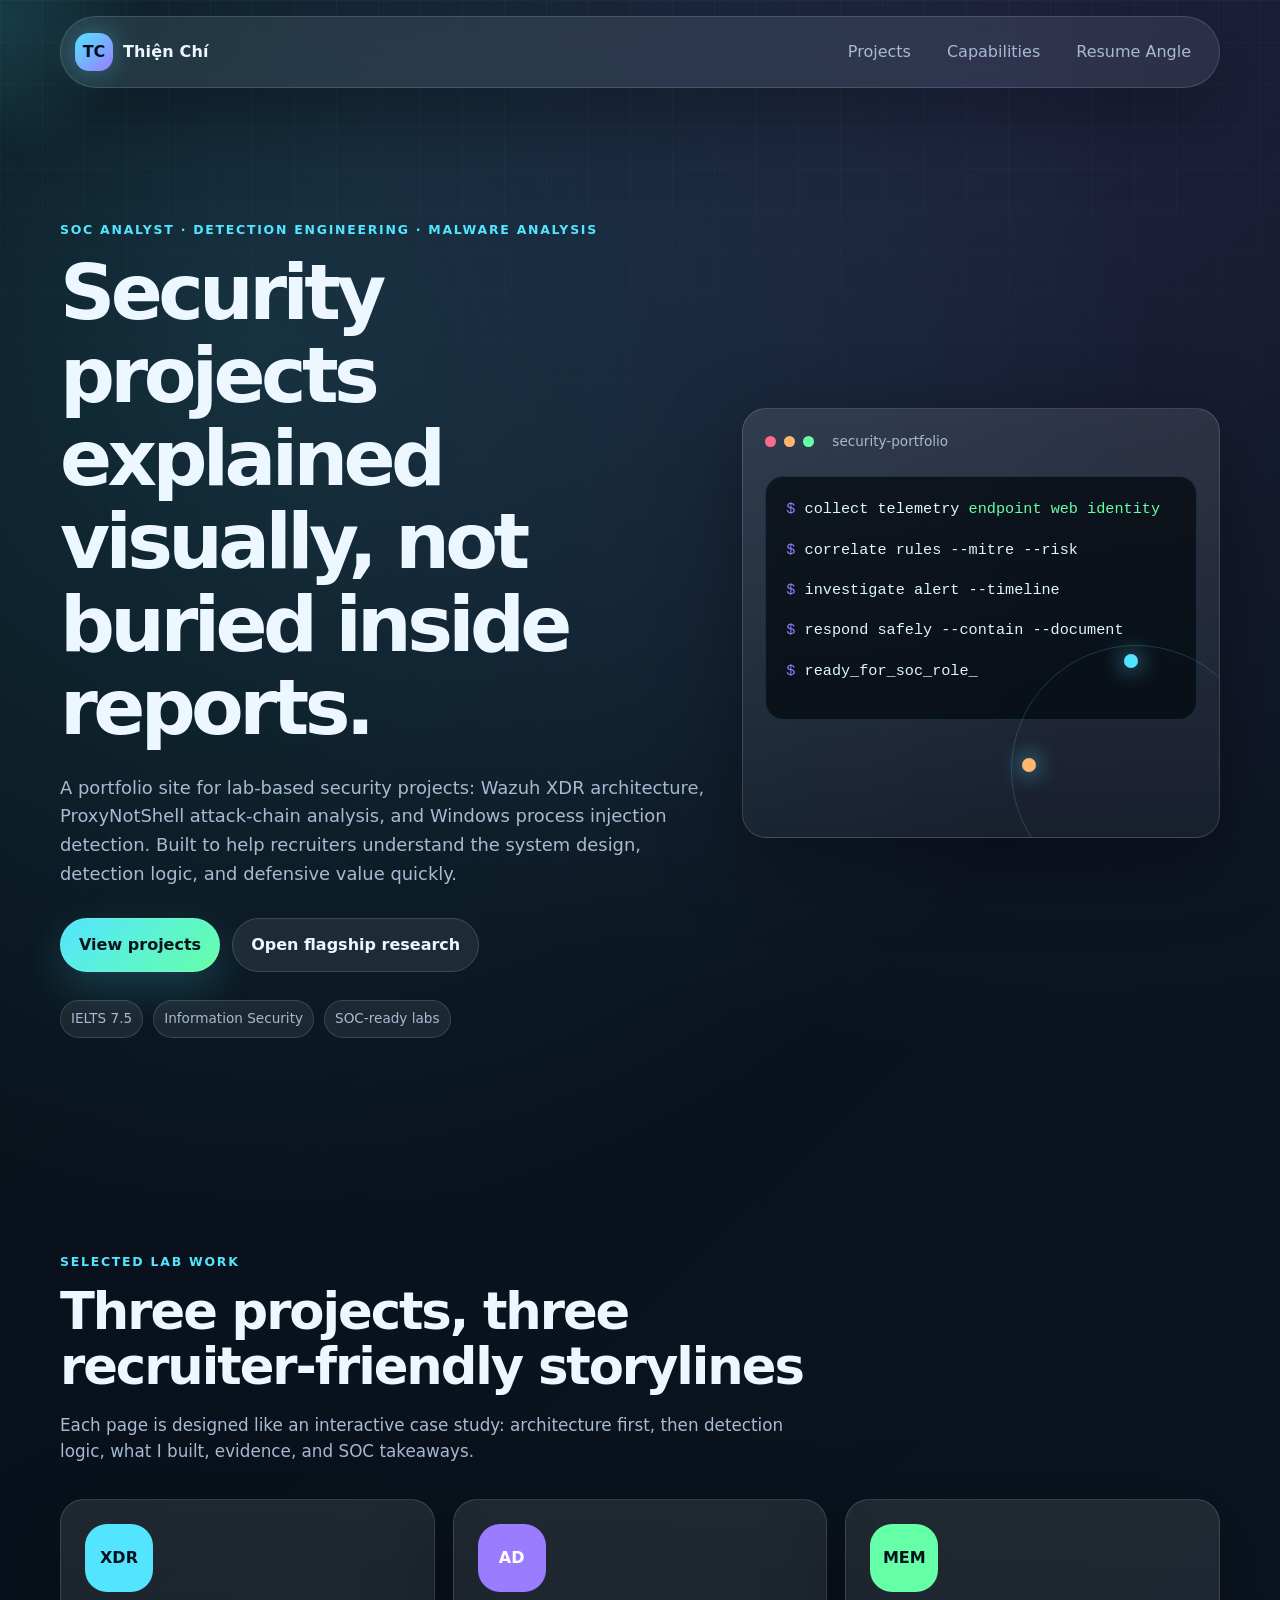
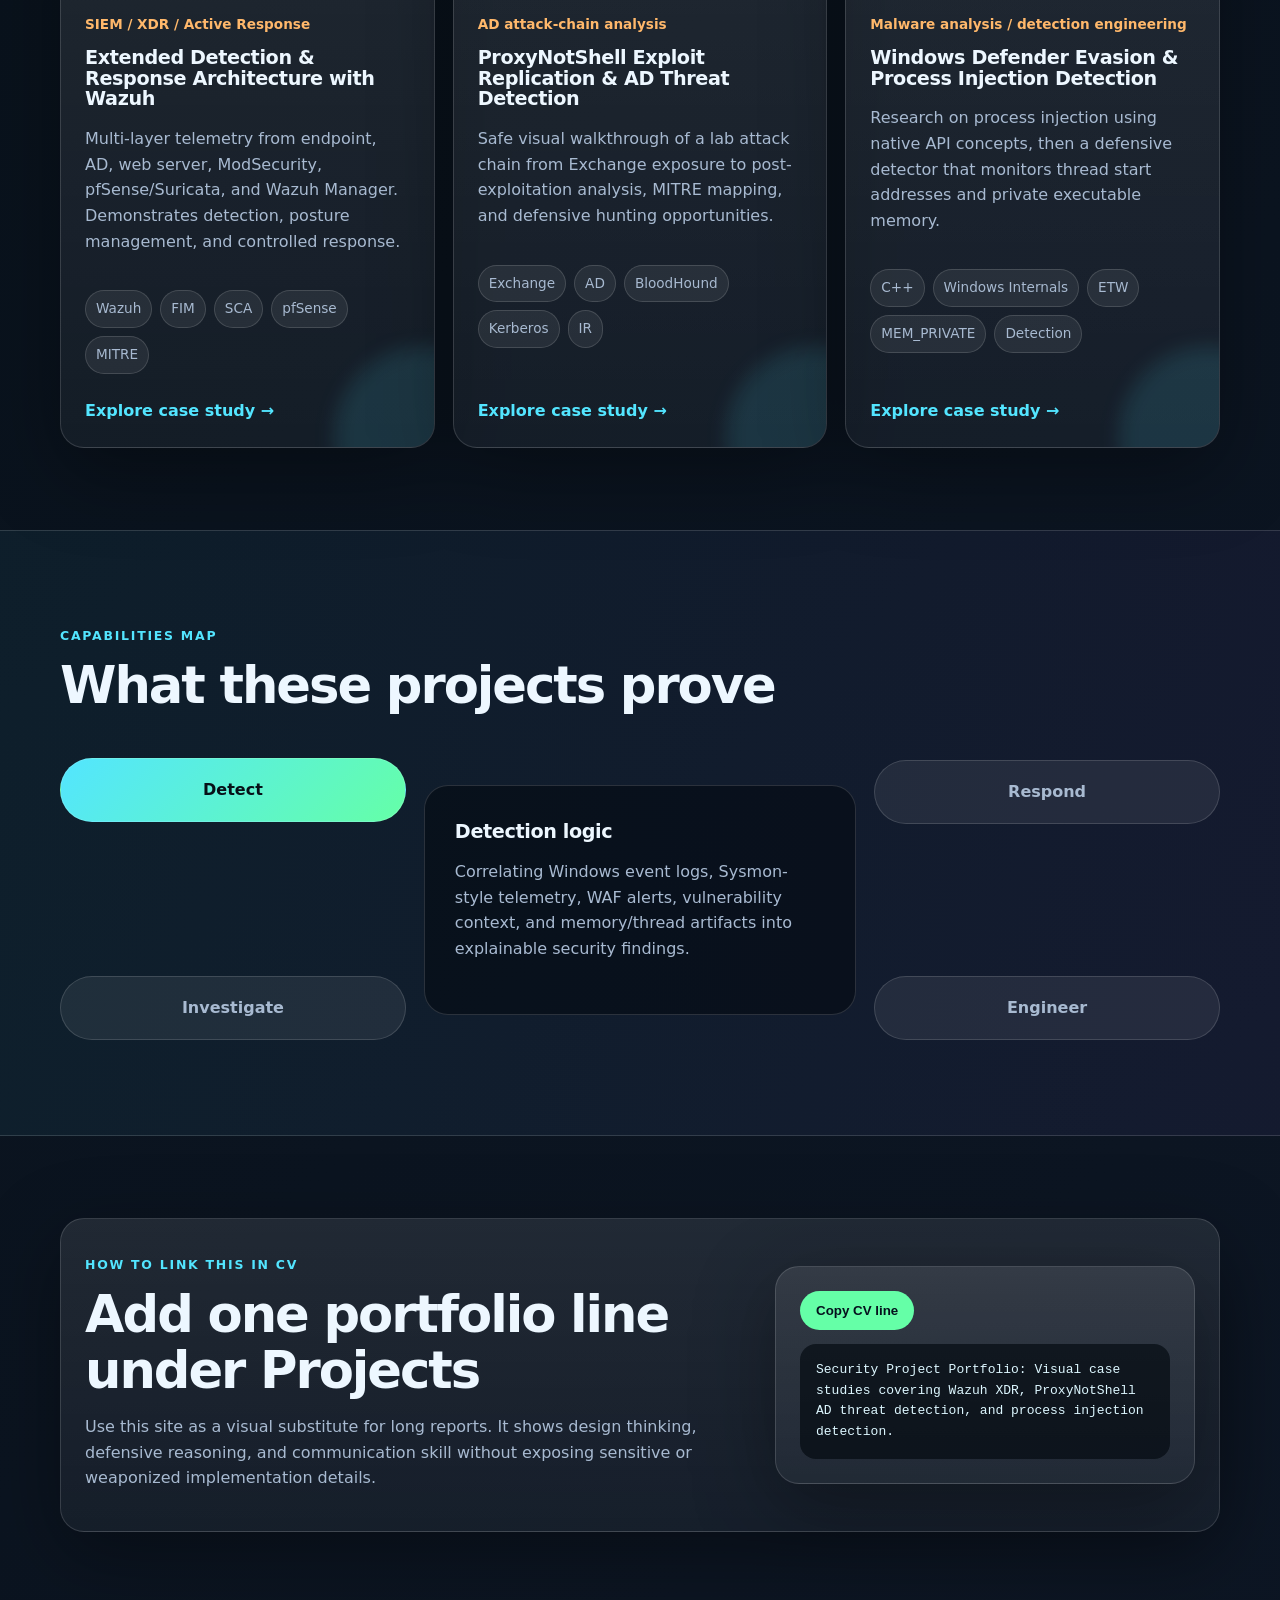
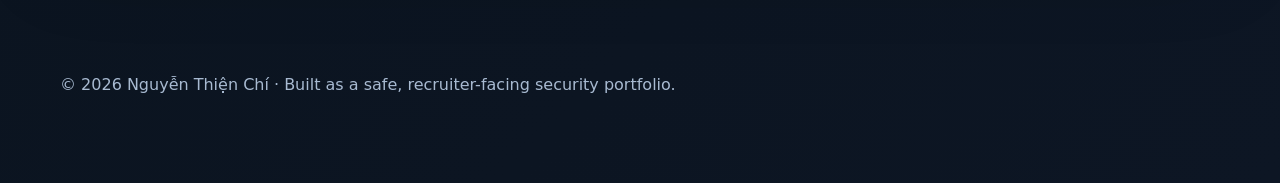
==== index.html @ 7306ebed "first commit" ====
<!DOCTYPE html>
<html lang="en">
<head>
  <meta charset="UTF-8" />
  <meta name="viewport" content="width=device-width, initial-scale=1.0" />
  <meta name="description" content="Security portfolio for Nguyễn Thiện Chí: SOC, XDR, Active Directory threat detection, malware analysis, and detection engineering projects." />
  <title>Nguyễn Thiện Chí | Security Portfolio</title>
  <link rel="stylesheet" href="assets/css/styles.css" />
</head>
<body data-page="home">
  <div class="cursor-glow" aria-hidden="true"></div>
  <canvas id="noise-canvas" aria-hidden="true"></canvas>

  <header class="site-header glass">
    <a class="brand" href="index.html" aria-label="Home">
      <span class="brand-mark">TC</span>
      <span class="brand-text">Thiện Chí</span>
    </a>
    <button class="nav-toggle" type="button" aria-expanded="false" aria-label="Open navigation">☰</button>
    <nav class="nav-links" aria-label="Primary navigation">
      <a href="#projects">Projects</a>
      <a href="#capabilities">Capabilities</a>
      <a href="#resume">Resume Angle</a>
    </nav>
  </header>

  <main>
    <section class="hero section-padding">
      <div class="hero-grid">
        <div class="hero-copy reveal">
          <p class="eyebrow">SOC Analyst · Detection Engineering · Malware Analysis</p>
          <h1>Security projects explained visually, not buried inside reports.</h1>
          <p class="hero-subtitle">A portfolio site for lab-based security projects: Wazuh XDR architecture, ProxyNotShell attack-chain analysis, and Windows process injection detection. Built to help recruiters understand the system design, detection logic, and defensive value quickly.</p>
          <div class="hero-actions">
            <a class="btn primary" href="#projects">View projects</a>
            <a class="btn ghost" href="projects/process-injection.html">Open flagship research</a>
          </div>
          <div class="trust-row" aria-label="Highlights">
            <span>IELTS 7.5</span>
            <span>Information Security</span>
            <span>SOC-ready labs</span>
          </div>
        </div>

        <div class="hero-console reveal delay-1" aria-label="Animated SOC console">
          <div class="console-top">
            <span></span><span></span><span></span>
            <p>security-portfolio</p>
          </div>
          <div class="terminal-lines">
            <p><span class="muted">$</span> collect telemetry <span class="ok">endpoint</span> <span class="ok">web</span> <span class="ok">identity</span></p>
            <p><span class="muted">$</span> correlate rules --mitre --risk</p>
            <p><span class="muted">$</span> investigate alert --timeline</p>
            <p><span class="muted">$</span> respond safely --contain --document</p>
            <p class="typing"><span class="muted">$</span> ready_for_soc_role<span class="cursor">_</span></p>
          </div>
          <div class="signal-orbit" aria-hidden="true">
            <span></span><span></span><span></span><span></span>
          </div>
        </div>
      </div>
    </section>

    <section id="projects" class="section-padding compact">
      <div class="section-title reveal">
        <p class="eyebrow">Selected lab work</p>
        <h2>Three projects, three recruiter-friendly storylines</h2>
        <p>Each page is designed like an interactive case study: architecture first, then detection logic, what I built, evidence, and SOC takeaways.</p>
      </div>

      <div class="project-grid">
        <article class="project-card reveal">
          <div class="card-icon xdr">XDR</div>
          <p class="card-kicker">SIEM / XDR / Active Response</p>
          <h3>Extended Detection & Response Architecture with Wazuh</h3>
          <p>Multi-layer telemetry from endpoint, AD, web server, ModSecurity, pfSense/Suricata, and Wazuh Manager. Demonstrates detection, posture management, and controlled response.</p>
          <div class="chip-row">
            <span>Wazuh</span><span>FIM</span><span>SCA</span><span>pfSense</span><span>MITRE</span>
          </div>
          <a class="card-link" href="projects/wazuh-xdr.html">Explore case study →</a>
        </article>

        <article class="project-card reveal delay-1">
          <div class="card-icon ad">AD</div>
          <p class="card-kicker">AD attack-chain analysis</p>
          <h3>ProxyNotShell Exploit Replication & AD Threat Detection</h3>
          <p>Safe visual walkthrough of a lab attack chain from Exchange exposure to post-exploitation analysis, MITRE mapping, and defensive hunting opportunities.</p>
          <div class="chip-row">
            <span>Exchange</span><span>AD</span><span>BloodHound</span><span>Kerberos</span><span>IR</span>
          </div>
          <a class="card-link" href="projects/proxynotshell.html">Explore case study →</a>
        </article>

        <article class="project-card reveal delay-2">
          <div class="card-icon mem">MEM</div>
          <p class="card-kicker">Malware analysis / detection engineering</p>
          <h3>Windows Defender Evasion & Process Injection Detection</h3>
          <p>Research on process injection using native API concepts, then a defensive detector that monitors thread start addresses and private executable memory.</p>
          <div class="chip-row">
            <span>C++</span><span>Windows Internals</span><span>ETW</span><span>MEM_PRIVATE</span><span>Detection</span>
          </div>
          <a class="card-link" href="projects/process-injection.html">Explore case study →</a>
        </article>
      </div>
    </section>

    <section id="capabilities" class="section-padding compact alt-section">
      <div class="section-title reveal">
        <p class="eyebrow">Capabilities map</p>
        <h2>What these projects prove</h2>
      </div>
      <div class="capability-map reveal">
        <div class="capability-node active" data-cap="detect">Detect</div>
        <div class="capability-node" data-cap="investigate">Investigate</div>
        <div class="capability-node" data-cap="respond">Respond</div>
        <div class="capability-node" data-cap="engineer">Engineer</div>
        <div class="capability-panel">
          <h3 id="cap-title">Detection logic</h3>
          <p id="cap-desc">Correlating Windows event logs, Sysmon-style telemetry, WAF alerts, vulnerability context, and memory/thread artifacts into explainable security findings.</p>
        </div>
      </div>
    </section>

    <section id="resume" class="section-padding compact">
      <div class="resume-banner reveal">
        <div>
          <p class="eyebrow">How to link this in CV</p>
          <h2>Add one portfolio line under Projects</h2>
          <p>Use this site as a visual substitute for long reports. It shows design thinking, defensive reasoning, and communication skill without exposing sensitive or weaponized implementation details.</p>
        </div>
        <div class="copy-card">
          <button class="copy-btn" data-copy="Security Project Portfolio: Visual case studies covering Wazuh XDR, ProxyNotShell AD threat detection, and process injection detection. Available at: https://your-github-username.github.io/security-portfolio/">Copy CV line</button>
          <code>Security Project Portfolio: Visual case studies covering Wazuh XDR, ProxyNotShell AD threat detection, and process injection detection.</code>
        </div>
      </div>
    </section>
  </main>

  <footer class="site-footer">
    <p>© 2026 Nguyễn Thiện Chí · Built as a safe, recruiter-facing security portfolio.</p>
  </footer>

  <script src="assets/js/app.js"></script>
</body>
</html>
---- assets/css/styles.css ----
:root {
  --bg: #071018;
  --bg-2: #0d1624;
  --surface: rgba(255,255,255,0.075);
  --surface-strong: rgba(255,255,255,0.12);
  --line: rgba(255,255,255,0.14);
  --text: #edf7ff;
  --muted: #a8bad1;
  --cyan: #53e5ff;
  --green: #65ffa7;
  --violet: #9a7cff;
  --orange: #ffb86b;
  --red: #ff6b86;
  --shadow: 0 24px 80px rgba(0,0,0,0.35);
  --radius: 24px;
  --max: 1160px;
}

* { box-sizing: border-box; }

html { scroll-behavior: smooth; }

body {
  margin: 0;
  color: var(--text);
  background:
    radial-gradient(circle at 20% 10%, rgba(83,229,255,0.14), transparent 28%),
    radial-gradient(circle at 80% 0%, rgba(154,124,255,0.16), transparent 30%),
    linear-gradient(135deg, var(--bg), var(--bg-2));
  font-family: Inter, ui-sans-serif, system-ui, -apple-system, BlinkMacSystemFont, "Segoe UI", sans-serif;
  line-height: 1.6;
  overflow-x: hidden;
}

body::before {
  content: "";
  position: fixed;
  inset: 0;
  pointer-events: none;
  background-image:
    linear-gradient(rgba(255,255,255,0.035) 1px, transparent 1px),
    linear-gradient(90deg, rgba(255,255,255,0.035) 1px, transparent 1px);
  background-size: 42px 42px;
  mask-image: linear-gradient(to bottom, rgba(0,0,0,0.75), transparent 70%);
  z-index: -2;
}

#noise-canvas {
  position: fixed;
  inset: 0;
  opacity: 0.14;
  z-index: -1;
  pointer-events: none;
}

.cursor-glow {
  position: fixed;
  width: 320px;
  height: 320px;
  border-radius: 50%;
  pointer-events: none;
  background: radial-gradient(circle, rgba(83,229,255,0.14), transparent 62%);
  transform: translate(-50%, -50%);
  z-index: 0;
  mix-blend-mode: screen;
}

a { color: inherit; text-decoration: none; }

p { color: var(--muted); }

.section-padding {
  width: min(var(--max), calc(100% - 40px));
  margin: 0 auto;
  padding: 120px 0;
}

.compact { padding: 82px 0; }

.glass {
  background: var(--surface);
  border: 1px solid var(--line);
  box-shadow: var(--shadow);
  backdrop-filter: blur(18px);
}

.site-header {
  position: sticky;
  top: 16px;
  z-index: 10;
  width: min(var(--max), calc(100% - 32px));
  margin: 16px auto 0;
  padding: 12px 14px;
  border-radius: 999px;
  display: flex;
  align-items: center;
  justify-content: space-between;
}

.brand { display: inline-flex; align-items: center; gap: 10px; font-weight: 800; }

.brand-mark {
  width: 38px;
  height: 38px;
  border-radius: 14px;
  display: grid;
  place-items: center;
  background: linear-gradient(135deg, var(--cyan), var(--violet));
  color: #04111d;
  box-shadow: 0 0 24px rgba(83,229,255,0.3);
}

.brand-text { letter-spacing: 0.01em; }

.nav-links { display: flex; gap: 8px; align-items: center; }

.nav-links a {
  padding: 10px 14px;
  color: var(--muted);
  border-radius: 999px;
  transition: 180ms ease;
}

.nav-links a:hover { color: var(--text); background: var(--surface-strong); }

.nav-toggle {
  display: none;
  border: 0;
  color: var(--text);
  background: var(--surface-strong);
  border-radius: 999px;
  width: 40px;
  height: 40px;
}

.hero-grid,
.project-hero-grid,
.takeaway-grid,
.two-column {
  display: grid;
  grid-template-columns: 1.15fr 0.85fr;
  gap: 36px;
  align-items: center;
}

.eyebrow {
  color: var(--cyan);
  text-transform: uppercase;
  letter-spacing: 0.14em;
  font-size: 0.78rem;
  font-weight: 800;
  margin-bottom: 12px;
}

h1, h2, h3 { line-height: 1.08; margin: 0; }

h1 { font-size: clamp(2.8rem, 6vw, 5.8rem); letter-spacing: -0.06em; }
h2 { font-size: clamp(2rem, 4vw, 3.4rem); letter-spacing: -0.04em; }
h3 { font-size: 1.2rem; letter-spacing: -0.02em; }

.hero-subtitle { font-size: 1.12rem; max-width: 720px; margin: 24px 0 0; }

.hero-actions { display: flex; gap: 12px; flex-wrap: wrap; margin-top: 30px; }

.btn {
  display: inline-flex;
  align-items: center;
  justify-content: center;
  padding: 13px 18px;
  border-radius: 999px;
  border: 1px solid var(--line);
  font-weight: 800;
  transition: transform 180ms ease, box-shadow 180ms ease, background 180ms ease;
}

.btn:hover { transform: translateY(-2px); }
.btn.primary { color: #06131d; background: linear-gradient(135deg, var(--cyan), var(--green)); box-shadow: 0 16px 42px rgba(83,229,255,0.18); }
.btn.ghost { background: var(--surface); color: var(--text); }

.trust-row { display: flex; gap: 10px; flex-wrap: wrap; margin-top: 28px; }
.trust-row span, .chip-row span {
  color: var(--muted);
  background: rgba(255,255,255,0.07);
  border: 1px solid var(--line);
  border-radius: 999px;
  padding: 7px 10px;
  font-size: 0.85rem;
}

.hero-console {
  position: relative;
  min-height: 430px;
  border-radius: var(--radius);
  padding: 22px;
  background: linear-gradient(180deg, rgba(255,255,255,0.1), rgba(255,255,255,0.045));
  border: 1px solid var(--line);
  box-shadow: var(--shadow);
  overflow: hidden;
}

.console-top { display: flex; align-items: center; gap: 8px; margin-bottom: 24px; }
.console-top span { width: 11px; height: 11px; border-radius: 999px; background: var(--red); }
.console-top span:nth-child(2) { background: var(--orange); }
.console-top span:nth-child(3) { background: var(--green); }
.console-top p { margin: 0 0 0 10px; font-size: 0.85rem; }

.terminal-lines {
  font-family: "SFMono-Regular", Consolas, monospace;
  font-size: 0.95rem;
  padding: 20px;
  border-radius: 18px;
  background: rgba(3,9,15,0.72);
  border: 1px solid rgba(83,229,255,0.15);
}
.terminal-lines p { margin: 0 0 16px; color: #dff7ff; }
.terminal-lines .muted { color: var(--violet); }
.terminal-lines .ok { color: var(--green); }
.cursor { animation: blink 0.8s steps(2) infinite; }
@keyframes blink { 50% { opacity: 0; } }

.signal-orbit {
  position: absolute;
  width: 250px;
  height: 250px;
  right: -42px;
  bottom: -58px;
  border: 1px solid rgba(83,229,255,0.2);
  border-radius: 50%;
  animation: rotate 16s linear infinite;
}
.signal-orbit span {
  position: absolute;
  width: 14px;
  height: 14px;
  border-radius: 50%;
  background: var(--cyan);
  box-shadow: 0 0 22px var(--cyan);
}
.signal-orbit span:nth-child(1){ top: 8px; left: 112px; }
.signal-orbit span:nth-child(2){ right: 12px; top: 112px; background: var(--green); }
.signal-orbit span:nth-child(3){ bottom: 12px; left: 112px; background: var(--violet); }
.signal-orbit span:nth-child(4){ left: 10px; top: 112px; background: var(--orange); }
@keyframes rotate { to { transform: rotate(360deg); } }

.section-title { max-width: 760px; margin-bottom: 34px; }
.section-title p:last-child { font-size: 1.05rem; }

.project-grid,
.engine-grid {
  display: grid;
  grid-template-columns: repeat(3, minmax(0, 1fr));
  gap: 18px;
}

.project-card,
.engine-card,
.content-card,
.resume-banner,
.copy-card,
.safe-note {
  border-radius: var(--radius);
  border: 1px solid var(--line);
  background: linear-gradient(180deg, rgba(255,255,255,0.09), rgba(255,255,255,0.045));
  padding: 24px;
  box-shadow: var(--shadow);
}

.project-card { min-height: 440px; display: flex; flex-direction: column; position: relative; overflow: hidden; }
.project-card::before {
  content: "";
  position: absolute;
  inset: auto -80px -80px auto;
  width: 180px;
  height: 180px;
  border-radius: 50%;
  background: rgba(83,229,255,0.12);
  filter: blur(10px);
}

.card-icon {
  width: 68px;
  height: 68px;
  border-radius: 22px;
  display: grid;
  place-items: center;
  font-weight: 900;
  color: #05121d;
  background: var(--cyan);
  margin-bottom: 22px;
}
.card-icon.ad { background: var(--violet); color: white; }
.card-icon.mem { background: var(--green); }
.card-kicker { color: var(--orange); font-size: 0.85rem; font-weight: 800; margin: 0 0 12px; }
.chip-row { display: flex; gap: 8px; flex-wrap: wrap; margin: 20px 0 0; }
.card-link { margin-top: auto; color: var(--cyan); font-weight: 800; padding-top: 24px; }

.alt-section {
  width: 100%;
  max-width: none;
  padding-left: max(20px, calc((100vw - var(--max)) / 2));
  padding-right: max(20px, calc((100vw - var(--max)) / 2));
  background: linear-gradient(90deg, rgba(83,229,255,0.06), rgba(154,124,255,0.06));
  border-block: 1px solid var(--line);
}

.capability-map {
  position: relative;
  display: grid;
  grid-template-columns: 0.8fr 1fr 0.8fr;
  grid-template-rows: repeat(3, 90px);
  gap: 18px;
  align-items: center;
}
.capability-node {
  cursor: pointer;
  border: 1px solid var(--line);
  background: var(--surface);
  border-radius: 999px;
  padding: 18px;
  text-align: center;
  font-weight: 900;
  color: var(--muted);
  transition: 180ms ease;
}
.capability-node.active,
.capability-node:hover { color: var(--bg); background: linear-gradient(135deg, var(--cyan), var(--green)); transform: translateY(-2px); }
.capability-node:nth-child(1) { grid-column: 1; grid-row: 1; }
.capability-node:nth-child(2) { grid-column: 1; grid-row: 3; }
.capability-node:nth-child(3) { grid-column: 3; grid-row: 1; }
.capability-node:nth-child(4) { grid-column: 3; grid-row: 3; }
.capability-panel { grid-column: 2; grid-row: 1 / 4; border-radius: var(--radius); padding: 30px; background: rgba(3,9,15,0.55); border: 1px solid var(--line); min-height: 230px; display: flex; flex-direction: column; justify-content: center; }

.resume-banner { display: grid; grid-template-columns: 1fr 420px; gap: 26px; align-items: center; }
.copy-card code { display: block; white-space: normal; color: #ddf7ff; background: rgba(3,9,15,0.65); border-radius: 16px; padding: 16px; margin-top: 14px; }
.copy-btn { border: 0; border-radius: 999px; padding: 12px 16px; font-weight: 900; color: #05111d; background: var(--green); cursor: pointer; }

.site-footer { width: min(var(--max), calc(100% - 40px)); margin: 0 auto; padding: 42px 0 70px; color: var(--muted); }
.site-footer a { color: var(--cyan); font-weight: 800; }

.breadcrumb { color: var(--muted); margin-bottom: 24px; }
.breadcrumb a { color: var(--cyan); }
.project-hero { padding-top: 90px; }
.metric-stack { display: grid; gap: 14px; }
.metric-stack div { border-radius: 20px; border: 1px solid var(--line); background: var(--surface); padding: 22px; }
.metric-stack strong { display: block; font-size: 1.55rem; color: var(--cyan); }
.metric-stack span { color: var(--muted); }

.xdr-diagram {
  min-height: 470px;
  position: relative;
  border-radius: 32px;
  background: rgba(3,9,15,0.4);
  border: 1px solid var(--line);
  overflow: hidden;
  padding: 24px;
}
.diagram-lines { position: absolute; inset: 0; width: 100%; height: 100%; pointer-events: none; }
.diagram-lines path { fill: none; stroke: rgba(83,229,255,0.32); stroke-width: 2; stroke-dasharray: 10 8; animation: dash 12s linear infinite; }
@keyframes dash { to { stroke-dashoffset: -220; } }
.diagram-node {
  position: absolute;
  z-index: 2;
  border: 1px solid rgba(83,229,255,0.34);
  color: var(--text);
  background: rgba(8,19,31,0.9);
  border-radius: 18px;
  padding: 16px 18px;
  font-weight: 900;
  cursor: pointer;
  box-shadow: 0 16px 38px rgba(0,0,0,0.22);
  transition: 180ms ease;
}
.diagram-node:hover,
.diagram-node.active { transform: translateY(-3px) scale(1.03); background: linear-gradient(135deg, rgba(83,229,255,0.24), rgba(101,255,167,0.18)); }
.left-top { left: 6%; top: 15%; }
.left-mid { left: 6%; top: 44%; }
.left-bottom { left: 6%; bottom: 15%; }
.center { left: 43%; top: 43%; background: linear-gradient(135deg, rgba(83,229,255,0.28), rgba(154,124,255,0.22)); }
.right-top { right: 7%; top: 15%; }
.right-mid { right: 7%; top: 44%; }
.right-bottom { right: 7%; bottom: 15%; }
.diagram-info { position: absolute; left: 38%; bottom: 24px; width: min(420px, calc(100% - 48px)); border-radius: 20px; padding: 18px; z-index: 3; }
.diagram-info p { margin-bottom: 0; }

.pipeline { display: grid; grid-template-columns: repeat(5, 1fr); gap: 12px; }
.pipe-step { position: relative; border: 1px solid var(--line); background: rgba(3,9,15,0.5); border-radius: 22px; padding: 22px; min-height: 190px; }
.pipe-step span { color: var(--cyan); font-weight: 900; }
.pipe-step::after { content: "→"; position: absolute; right: -15px; top: 50%; color: var(--cyan); font-weight: 900; }
.pipe-step:last-child::after { content: ""; }

.scenario-tabs { border-radius: var(--radius); border: 1px solid var(--line); background: var(--surface); padding: 16px; }
.tab-buttons { display: flex; gap: 8px; flex-wrap: wrap; margin-bottom: 18px; }
.tab-btn { border: 1px solid var(--line); color: var(--muted); background: rgba(3,9,15,0.45); border-radius: 999px; padding: 10px 14px; font-weight: 900; cursor: pointer; }
.tab-btn.active { color: var(--bg); background: var(--cyan); }
.tab-panel { display: none; padding: 16px 8px 8px; }
.tab-panel.active { display: block; animation: fadeUp 220ms ease; }
.result-list { padding-left: 20px; color: var(--muted); }
.result-list li { margin-bottom: 10px; }

.attack-chain { display: grid; grid-template-columns: repeat(5, 1fr); gap: 12px; }
.chain-step { min-height: 230px; border-radius: 24px; border: 1px solid var(--line); padding: 20px; background: linear-gradient(180deg, rgba(255,255,255,0.08), rgba(255,255,255,0.035)); position: relative; overflow: hidden; }
.chain-step::after { content: ""; position: absolute; inset: auto 20px 18px 20px; height: 4px; border-radius: 999px; background: linear-gradient(90deg, var(--cyan), var(--violet)); }
.chain-step span { color: var(--orange); font-weight: 900; }
.network-map { position: relative; display: grid; grid-template-columns: repeat(3, 1fr); gap: 18px; min-height: 330px; align-items: center; }
.zone { border-radius: 28px; min-height: 260px; padding: 26px; border: 1px solid var(--line); background: rgba(3,9,15,0.48); }
.zone h3 { color: var(--cyan); }
.vpn-bridge { position: absolute; left: 18%; right: 18%; bottom: 10px; padding: 12px 18px; text-align: center; border-radius: 999px; color: var(--bg); font-weight: 900; background: linear-gradient(90deg, var(--green), var(--cyan)); }
.mitre-grid { display: grid; grid-template-columns: repeat(2, 1fr); gap: 14px; }
.mitre-grid div { border-radius: 20px; padding: 18px; background: var(--surface); border: 1px solid var(--line); }
.mitre-grid span { display: block; color: var(--orange); font-weight: 900; margin-bottom: 8px; }
.mitre-grid strong { font-size: 1rem; }

.injection-flow { display: grid; grid-template-columns: 1fr 1fr; gap: 18px; }
.flow-lane { border-radius: 28px; border: 1px solid var(--line); background: rgba(3,9,15,0.45); padding: 22px; }
.flow-lane h3 { margin-bottom: 18px; color: var(--cyan); }
.flow-box { position: relative; margin: 0 0 14px; padding: 16px; border-radius: 16px; border: 1px solid var(--line); background: rgba(255,255,255,0.06); }
.flow-box::before { content: ""; width: 10px; height: 10px; border-radius: 50%; background: var(--green); display: inline-block; margin-right: 10px; box-shadow: 0 0 18px var(--green); }
.engine-card span { color: var(--orange); font-weight: 900; }
.engine-card.featured { background: linear-gradient(180deg, rgba(83,229,255,0.16), rgba(255,255,255,0.045)); border-color: rgba(83,229,255,0.35); transform: translateY(-8px); }
.memory-visual { display: grid; gap: 14px; max-width: 860px; }
.memory-bar { border-radius: 18px; border: 1px solid var(--line); padding: 18px; display: flex; justify-content: space-between; align-items: center; background: rgba(255,255,255,0.06); }
.memory-bar span { font-weight: 900; }
.memory-bar.image { border-left: 6px solid var(--green); }
.memory-bar.private { border-left: 6px solid var(--red); }
.memory-bar.heap { border-left: 6px solid var(--cyan); }
.pulse { animation: pulse 1.7s ease-in-out infinite; }
@keyframes pulse { 50% { box-shadow: 0 0 36px rgba(255,107,134,0.24); } }
.center-note { max-width: 780px; margin-top: 24px; }
.safe-note h3 { color: var(--green); }
.content-card p:last-child { margin-bottom: 0; }

.reveal { opacity: 0; transform: translateY(24px); transition: opacity 600ms ease, transform 600ms ease; }
.reveal.visible { opacity: 1; transform: translateY(0); }
.delay-1 { transition-delay: 120ms; }
.delay-2 { transition-delay: 240ms; }
@keyframes fadeUp { from { opacity: 0; transform: translateY(8px); } to { opacity: 1; transform: translateY(0); } }

@media (max-width: 920px) {
  .hero-grid, .project-hero-grid, .takeaway-grid, .two-column, .resume-banner, .injection-flow { grid-template-columns: 1fr; }
  .project-grid, .engine-grid, .pipeline, .attack-chain, .network-map, .mitre-grid { grid-template-columns: 1fr; }
  .pipe-step::after { display: none; }
  .capability-map { grid-template-columns: 1fr; grid-template-rows: none; }
  .capability-node, .capability-panel { grid-column: auto !important; grid-row: auto !important; }
  .xdr-diagram { min-height: 780px; display: grid; gap: 12px; }
  .diagram-node, .diagram-info { position: relative; left: auto !important; right: auto !important; top: auto !important; bottom: auto !important; width: 100%; }
  .diagram-lines { display: none; }
  .center { order: 4; }
  .diagram-info { order: 8; }
  .vpn-bridge { position: relative; left: auto; right: auto; bottom: auto; }
}

@media (max-width: 720px) {
  .section-padding { width: min(100% - 28px, var(--max)); padding: 76px 0; }
  .compact { padding: 58px 0; }
  .site-header { border-radius: 22px; align-items: flex-start; }
  .nav-toggle { display: block; }
  .nav-links { display: none; position: absolute; left: 12px; right: 12px; top: 66px; flex-direction: column; align-items: stretch; padding: 12px; border-radius: 18px; background: rgba(4,12,20,0.95); border: 1px solid var(--line); }
  .nav-links.open { display: flex; }
  h1 { font-size: clamp(2.45rem, 12vw, 4rem); }
  .hero-console { min-height: auto; }
  .memory-bar { display: block; }
}
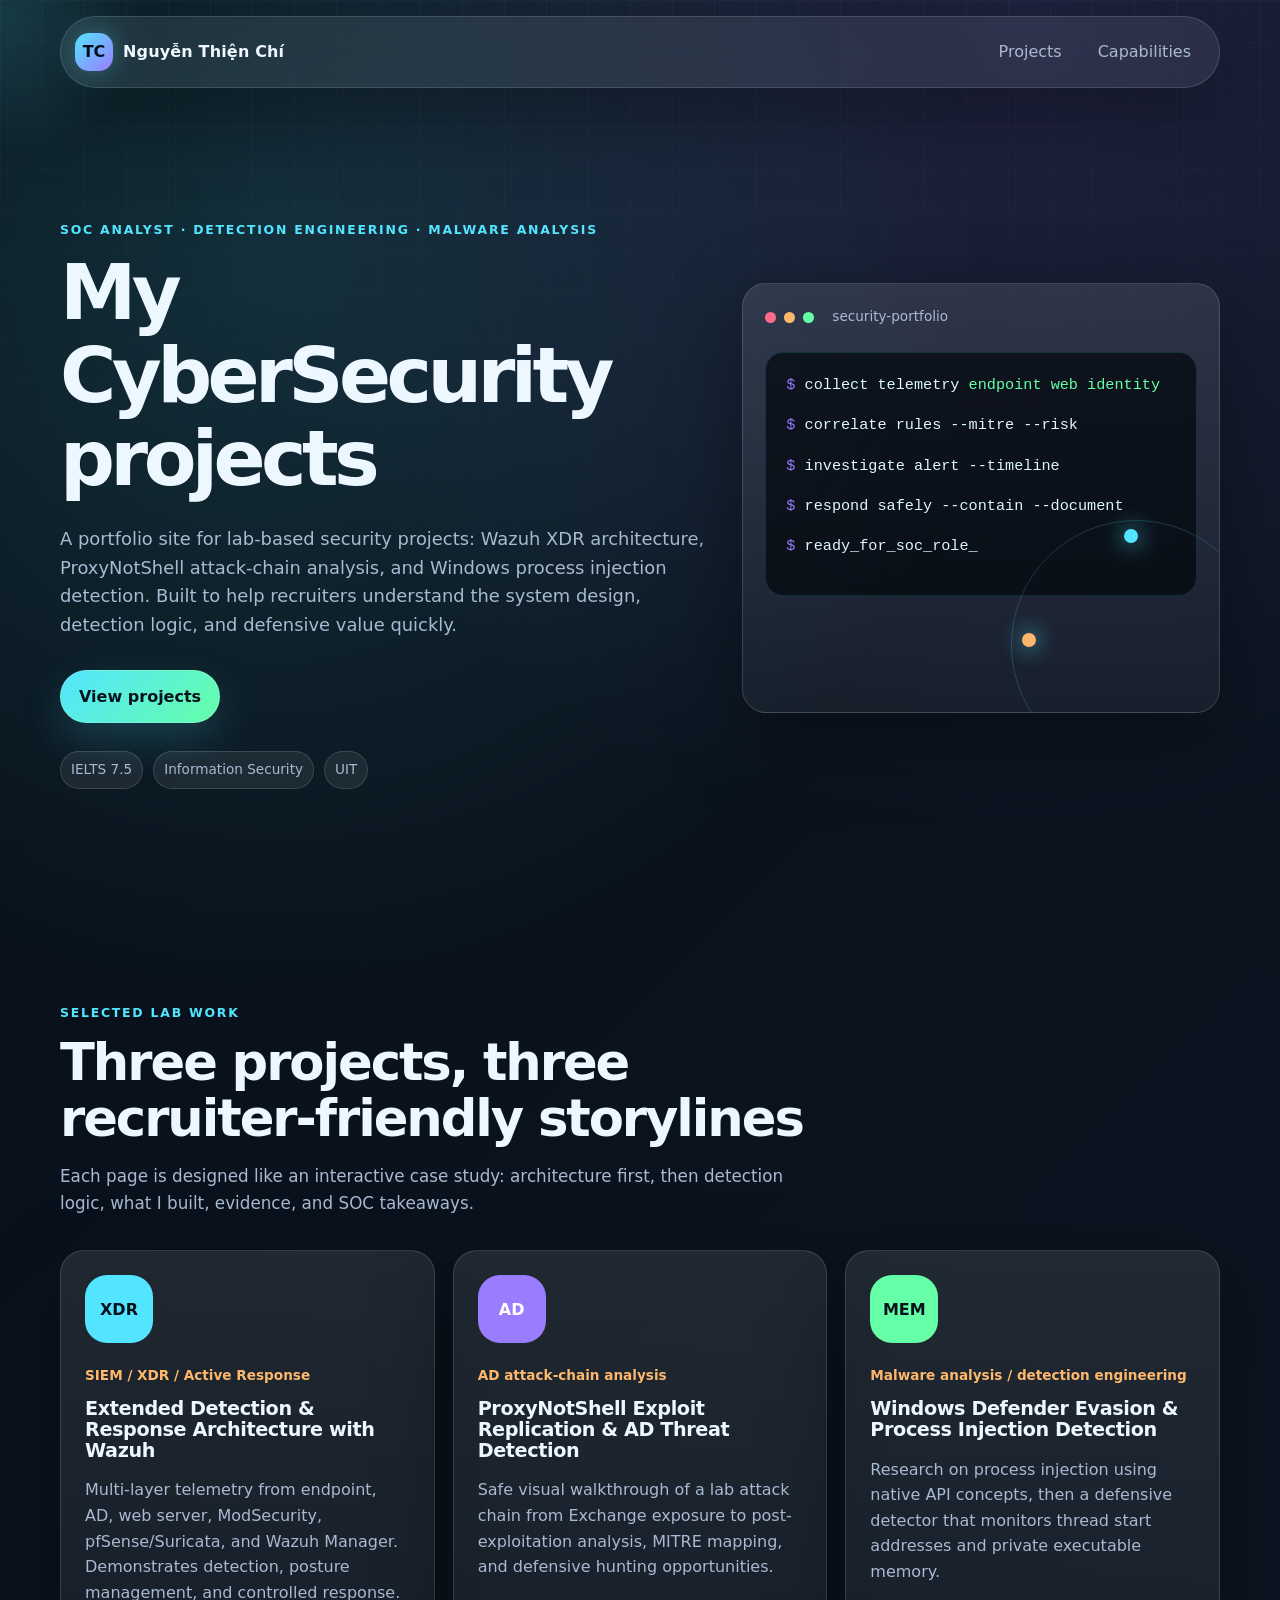
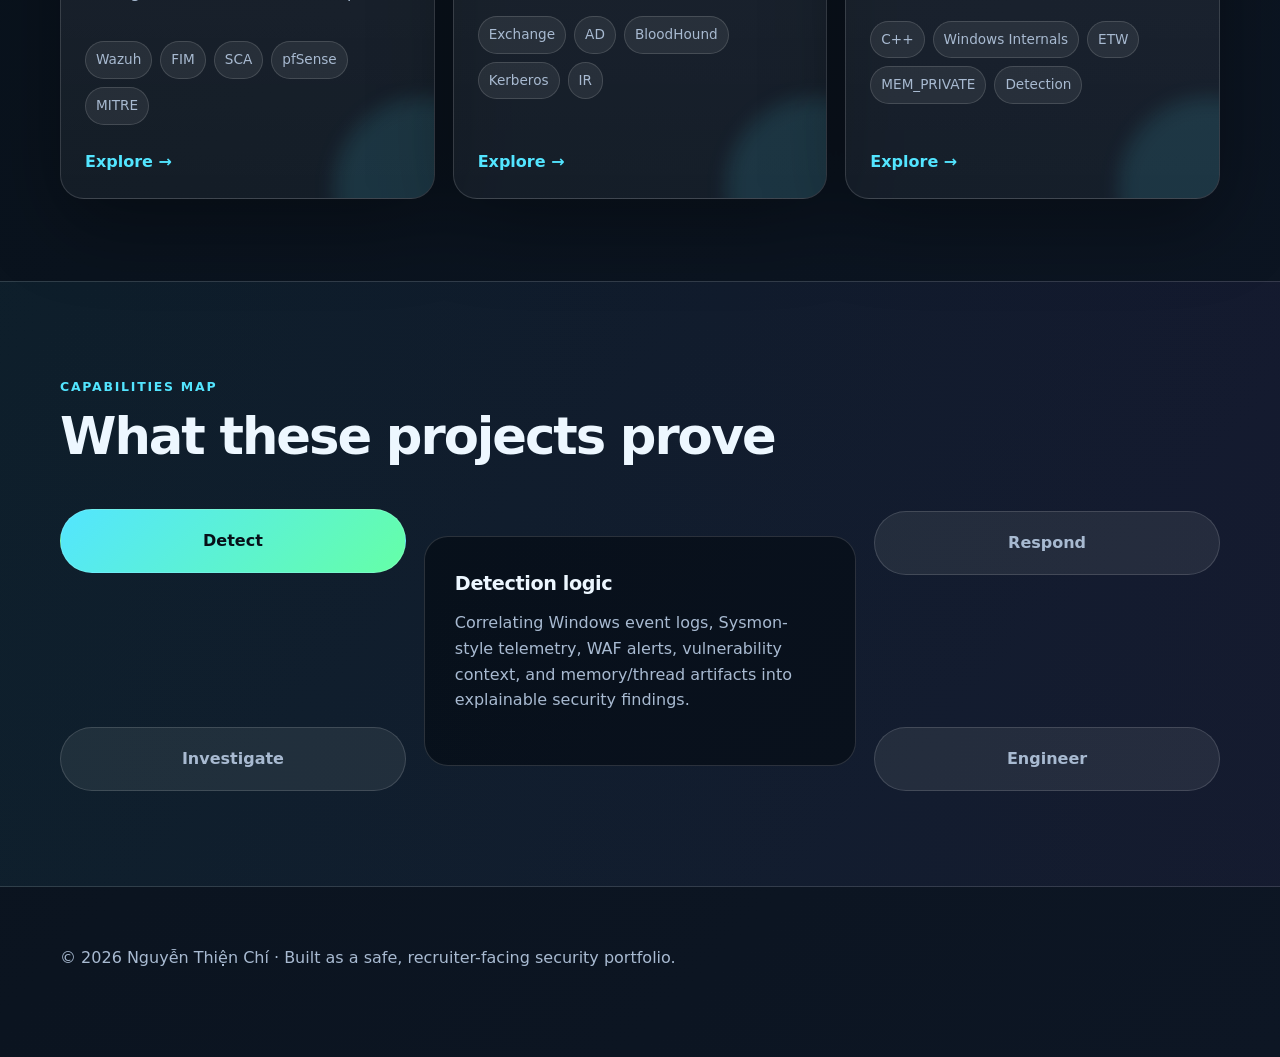
==== commit 6f4c2fb0: "minor changes" ====
--- a/index.html
+++ b/index.html
@@ -14,13 +14,12 @@
   <header class="site-header glass">
     <a class="brand" href="index.html" aria-label="Home">
       <span class="brand-mark">TC</span>
-      <span class="brand-text">Thiện Chí</span>
+      <span class="brand-text">Nguyễn Thiện Chí</span>
     </a>
     <button class="nav-toggle" type="button" aria-expanded="false" aria-label="Open navigation">☰</button>
     <nav class="nav-links" aria-label="Primary navigation">
       <a href="#projects">Projects</a>
       <a href="#capabilities">Capabilities</a>
-      <a href="#resume">Resume Angle</a>
     </nav>
   </header>
 
@@ -29,16 +28,15 @@
       <div class="hero-grid">
         <div class="hero-copy reveal">
           <p class="eyebrow">SOC Analyst · Detection Engineering · Malware Analysis</p>
-          <h1>Security projects explained visually, not buried inside reports.</h1>
+          <h1>My CyberSecurity projects</h1>
           <p class="hero-subtitle">A portfolio site for lab-based security projects: Wazuh XDR architecture, ProxyNotShell attack-chain analysis, and Windows process injection detection. Built to help recruiters understand the system design, detection logic, and defensive value quickly.</p>
           <div class="hero-actions">
             <a class="btn primary" href="#projects">View projects</a>
-            <a class="btn ghost" href="projects/process-injection.html">Open flagship research</a>
           </div>
           <div class="trust-row" aria-label="Highlights">
             <span>IELTS 7.5</span>
             <span>Information Security</span>
-            <span>SOC-ready labs</span>
+            <span>UIT</span>
           </div>
         </div>
 
@@ -77,7 +75,7 @@
           <div class="chip-row">
             <span>Wazuh</span><span>FIM</span><span>SCA</span><span>pfSense</span><span>MITRE</span>
           </div>
-          <a class="card-link" href="projects/wazuh-xdr.html">Explore case study →</a>
+          <a class="card-link" href="projects/wazuh-xdr.html">Explore →</a>
         </article>
 
         <article class="project-card reveal delay-1">
@@ -88,7 +86,7 @@
           <div class="chip-row">
             <span>Exchange</span><span>AD</span><span>BloodHound</span><span>Kerberos</span><span>IR</span>
           </div>
-          <a class="card-link" href="projects/proxynotshell.html">Explore case study →</a>
+          <a class="card-link" href="projects/proxynotshell.html">Explore →</a>
         </article>
 
         <article class="project-card reveal delay-2">
@@ -99,7 +97,7 @@
           <div class="chip-row">
             <span>C++</span><span>Windows Internals</span><span>ETW</span><span>MEM_PRIVATE</span><span>Detection</span>
           </div>
-          <a class="card-link" href="projects/process-injection.html">Explore case study →</a>
+          <a class="card-link" href="projects/process-injection.html">Explore →</a>
         </article>
       </div>
     </section>
@@ -120,20 +118,6 @@
         </div>
       </div>
     </section>
-
-    <section id="resume" class="section-padding compact">
-      <div class="resume-banner reveal">
-        <div>
-          <p class="eyebrow">How to link this in CV</p>
-          <h2>Add one portfolio line under Projects</h2>
-          <p>Use this site as a visual substitute for long reports. It shows design thinking, defensive reasoning, and communication skill without exposing sensitive or weaponized implementation details.</p>
-        </div>
-        <div class="copy-card">
-          <button class="copy-btn" data-copy="Security Project Portfolio: Visual case studies covering Wazuh XDR, ProxyNotShell AD threat detection, and process injection detection. Available at: https://your-github-username.github.io/security-portfolio/">Copy CV line</button>
-          <code>Security Project Portfolio: Visual case studies covering Wazuh XDR, ProxyNotShell AD threat detection, and process injection detection.</code>
-        </div>
-      </div>
-    </section>
   </main>
 
   <footer class="site-footer">
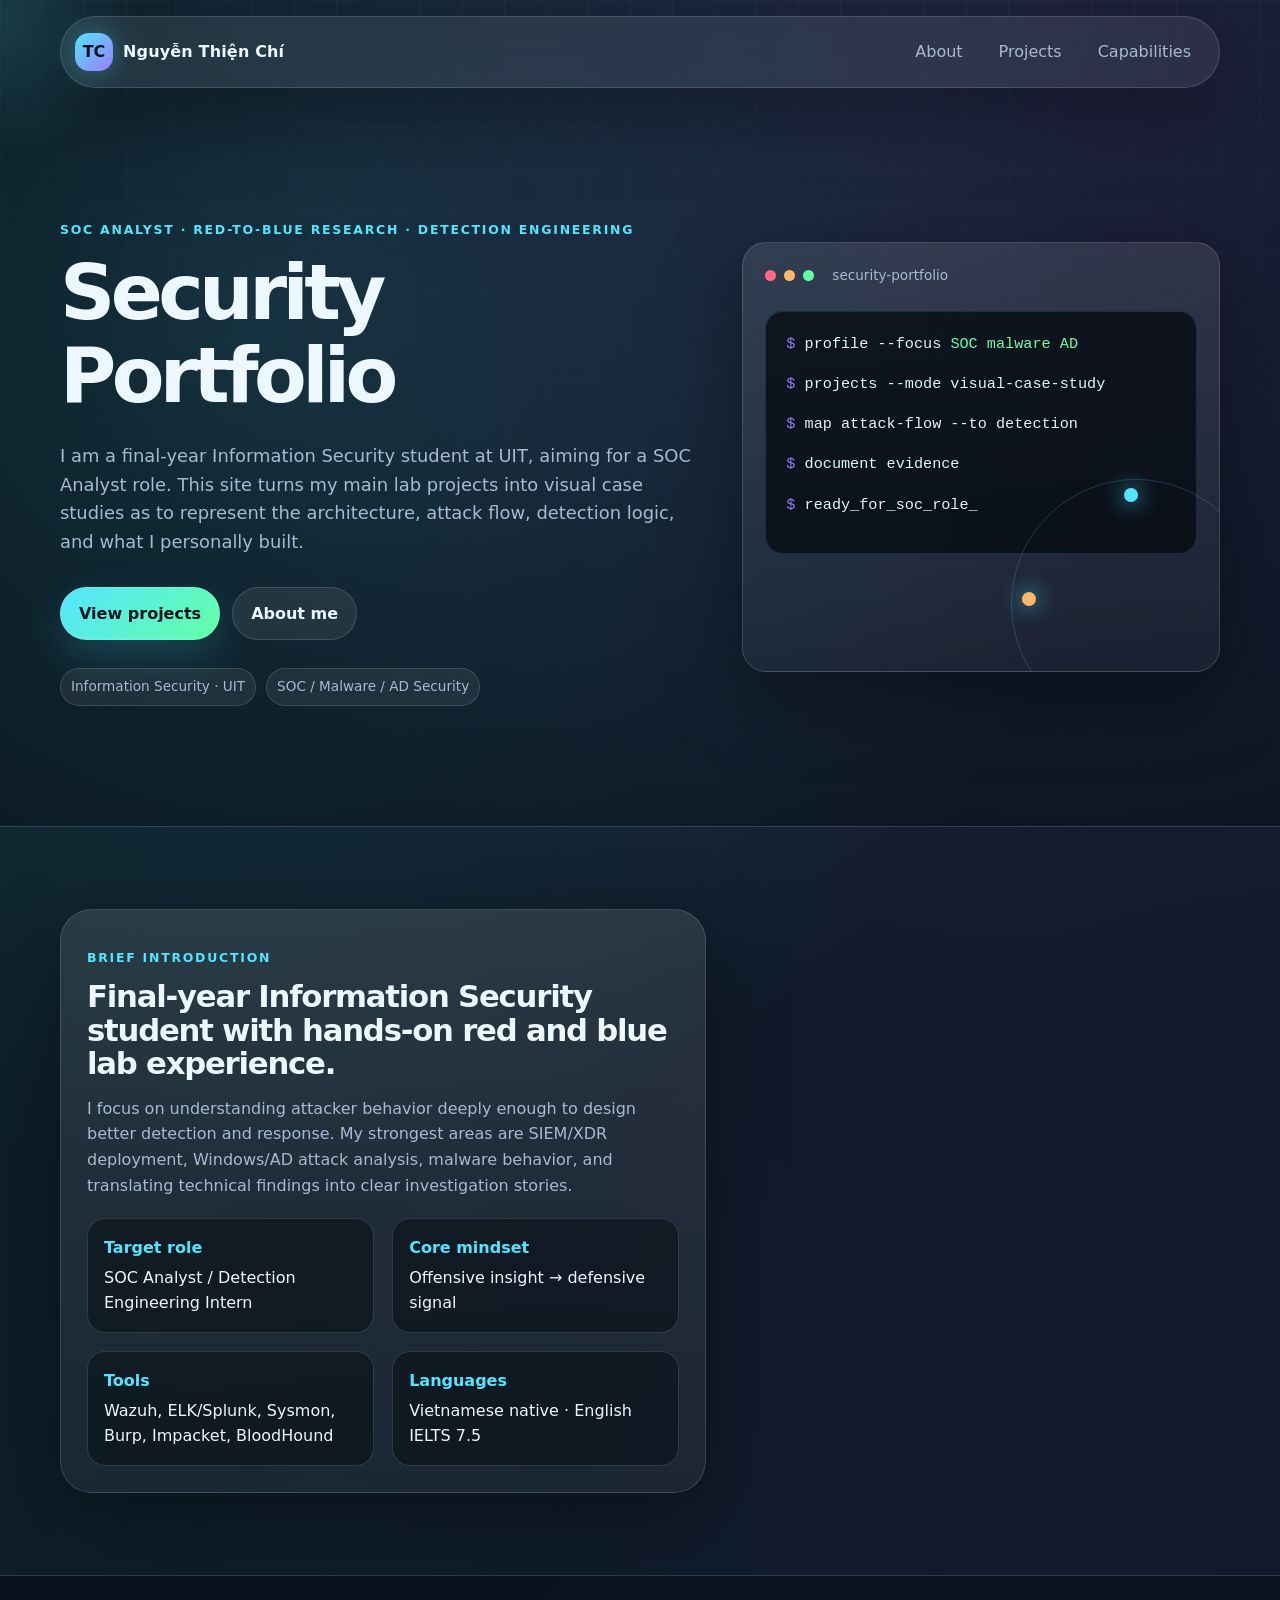
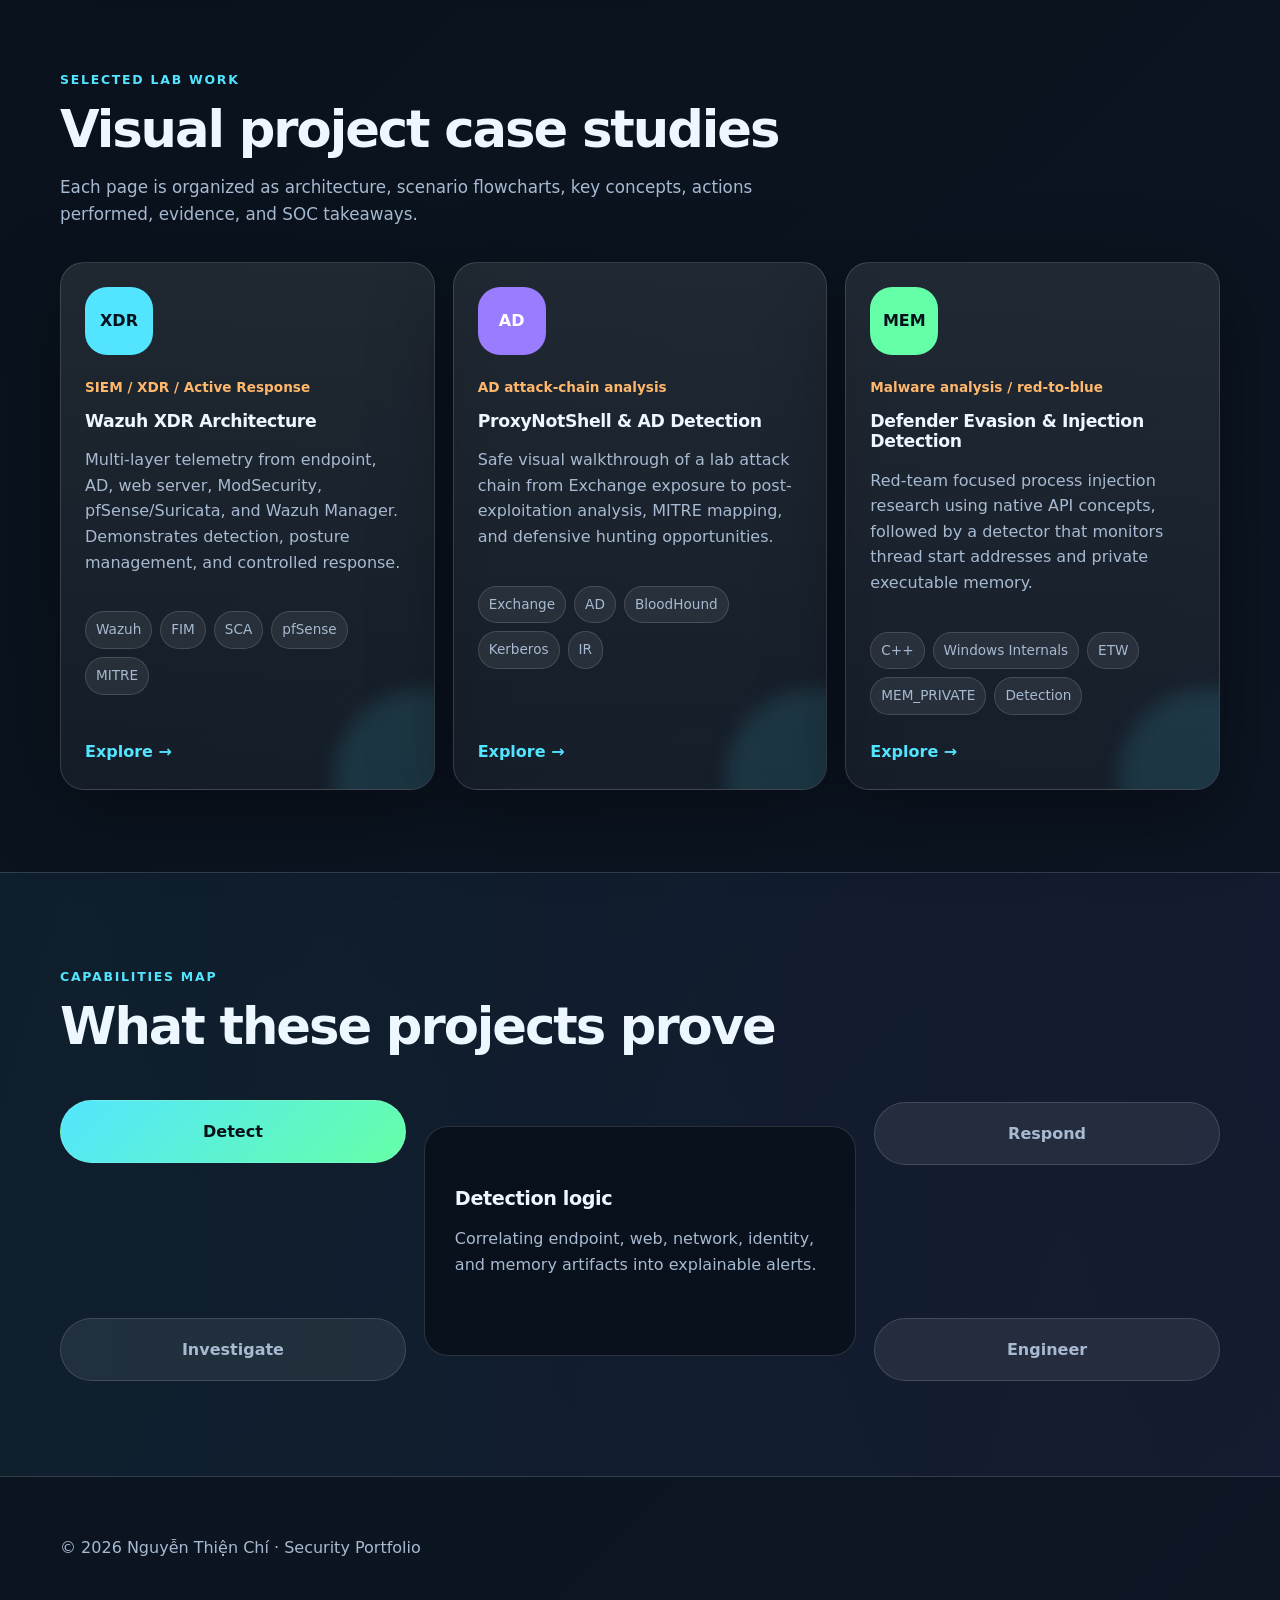
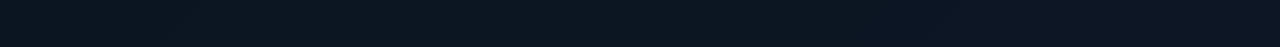
==== commit 0988ed65: "update nhieu" ====
--- a/index.html
+++ b/index.html
@@ -18,6 +18,7 @@
     </a>
     <button class="nav-toggle" type="button" aria-expanded="false" aria-label="Open navigation">☰</button>
     <nav class="nav-links" aria-label="Primary navigation">
+      <a href="#about">About</a>
       <a href="#projects">Projects</a>
       <a href="#capabilities">Capabilities</a>
     </nav>
@@ -27,16 +28,16 @@
     <section class="hero section-padding">
       <div class="hero-grid">
         <div class="hero-copy reveal">
-          <p class="eyebrow">SOC Analyst · Detection Engineering · Malware Analysis</p>
-          <h1>My CyberSecurity projects</h1>
-          <p class="hero-subtitle">A portfolio site for lab-based security projects: Wazuh XDR architecture, ProxyNotShell attack-chain analysis, and Windows process injection detection. Built to help recruiters understand the system design, detection logic, and defensive value quickly.</p>
+          <p class="eyebrow">SOC Analyst · Red-to-Blue Research · Detection Engineering</p>
+          <h1>Security Portfolio</h1>
+          <p class="hero-subtitle">I am a final-year Information Security student at UIT, aiming for a SOC Analyst role. This site turns my main lab projects into visual case studies as to represent the architecture, attack flow, detection logic, and what I personally built.</p>
           <div class="hero-actions">
             <a class="btn primary" href="#projects">View projects</a>
+            <a class="btn ghost" href="#about">About me</a>
           </div>
           <div class="trust-row" aria-label="Highlights">
-            <span>IELTS 7.5</span>
-            <span>Information Security</span>
-            <span>UIT</span>
+            <span>Information Security · UIT</span>
+            <span>SOC / Malware / AD Security</span>
           </div>
         </div>
 
@@ -46,10 +47,10 @@
             <p>security-portfolio</p>
           </div>
           <div class="terminal-lines">
-            <p><span class="muted">$</span> collect telemetry <span class="ok">endpoint</span> <span class="ok">web</span> <span class="ok">identity</span></p>
-            <p><span class="muted">$</span> correlate rules --mitre --risk</p>
-            <p><span class="muted">$</span> investigate alert --timeline</p>
-            <p><span class="muted">$</span> respond safely --contain --document</p>
+            <p><span class="muted">$</span> profile --focus <span class="ok">SOC</span> <span class="ok">malware</span> <span class="ok">AD</span></p>
+            <p><span class="muted">$</span> projects --mode visual-case-study</p>
+            <p><span class="muted">$</span> map attack-flow --to detection</p>
+            <p><span class="muted">$</span> document evidence </p>
             <p class="typing"><span class="muted">$</span> ready_for_soc_role<span class="cursor">_</span></p>
           </div>
           <div class="signal-orbit" aria-hidden="true">
@@ -59,44 +60,54 @@
       </div>
     </section>
 
+    <section id="about" class="section-padding compact alt-section">
+      <div class="two-column">
+        <div class="profile-card reveal">
+          <p class="eyebrow">Brief introduction</p>
+          <h2>Final-year Information Security student with hands-on red and blue lab experience.</h2>
+          <p>I focus on understanding attacker behavior deeply enough to design better detection and response. My strongest areas are SIEM/XDR deployment, Windows/AD attack analysis, malware behavior, and translating technical findings into clear investigation stories.</p>
+          <div class="profile-grid">
+            <div class="profile-pill"><strong>Target role</strong><span>SOC Analyst / Detection Engineering Intern</span></div>
+            <div class="profile-pill"><strong>Core mindset</strong><span>Offensive insight → defensive signal</span></div>
+            <div class="profile-pill"><strong>Tools</strong><span>Wazuh, ELK/Splunk, Sysmon, Burp, Impacket, BloodHound</span></div>
+            <div class="profile-pill"><strong>Languages</strong><span>Vietnamese native · English IELTS 7.5</span></div>
+          </div>
+        </div>
+      </div>
+    </section>
+
     <section id="projects" class="section-padding compact">
       <div class="section-title reveal">
         <p class="eyebrow">Selected lab work</p>
-        <h2>Three projects, three recruiter-friendly storylines</h2>
-        <p>Each page is designed like an interactive case study: architecture first, then detection logic, what I built, evidence, and SOC takeaways.</p>
+        <h2>Visual project case studies</h2>
+        <p>Each page is organized as architecture, scenario flowcharts, key concepts, actions performed, evidence, and SOC takeaways.</p>
       </div>
 
       <div class="project-grid">
-        <article class="project-card reveal">
+        <article class="project-card compact-title reveal">
           <div class="card-icon xdr">XDR</div>
           <p class="card-kicker">SIEM / XDR / Active Response</p>
-          <h3>Extended Detection & Response Architecture with Wazuh</h3>
+          <h3>Wazuh XDR Architecture</h3>
           <p>Multi-layer telemetry from endpoint, AD, web server, ModSecurity, pfSense/Suricata, and Wazuh Manager. Demonstrates detection, posture management, and controlled response.</p>
-          <div class="chip-row">
-            <span>Wazuh</span><span>FIM</span><span>SCA</span><span>pfSense</span><span>MITRE</span>
-          </div>
+          <div class="chip-row"><span>Wazuh</span><span>FIM</span><span>SCA</span><span>pfSense</span><span>MITRE</span></div>
           <a class="card-link" href="projects/wazuh-xdr.html">Explore →</a>
         </article>
 
-        <article class="project-card reveal delay-1">
+        <article class="project-card compact-title reveal delay-1">
           <div class="card-icon ad">AD</div>
           <p class="card-kicker">AD attack-chain analysis</p>
-          <h3>ProxyNotShell Exploit Replication & AD Threat Detection</h3>
+          <h3>ProxyNotShell & AD Detection</h3>
           <p>Safe visual walkthrough of a lab attack chain from Exchange exposure to post-exploitation analysis, MITRE mapping, and defensive hunting opportunities.</p>
-          <div class="chip-row">
-            <span>Exchange</span><span>AD</span><span>BloodHound</span><span>Kerberos</span><span>IR</span>
-          </div>
+          <div class="chip-row"><span>Exchange</span><span>AD</span><span>BloodHound</span><span>Kerberos</span><span>IR</span></div>
           <a class="card-link" href="projects/proxynotshell.html">Explore →</a>
         </article>
 
-        <article class="project-card reveal delay-2">
+        <article class="project-card compact-title reveal delay-2">
           <div class="card-icon mem">MEM</div>
-          <p class="card-kicker">Malware analysis / detection engineering</p>
-          <h3>Windows Defender Evasion & Process Injection Detection</h3>
-          <p>Research on process injection using native API concepts, then a defensive detector that monitors thread start addresses and private executable memory.</p>
-          <div class="chip-row">
-            <span>C++</span><span>Windows Internals</span><span>ETW</span><span>MEM_PRIVATE</span><span>Detection</span>
-          </div>
+          <p class="card-kicker">Malware analysis / red-to-blue</p>
+          <h3>Defender Evasion & Injection Detection</h3>
+          <p>Red-team focused process injection research using native API concepts, followed by a detector that monitors thread start addresses and private executable memory.</p>
+          <div class="chip-row"><span>C++</span><span>Windows Internals</span><span>ETW</span><span>MEM_PRIVATE</span><span>Detection</span></div>
           <a class="card-link" href="projects/process-injection.html">Explore →</a>
         </article>
       </div>
@@ -114,14 +125,14 @@
         <div class="capability-node" data-cap="engineer">Engineer</div>
         <div class="capability-panel">
           <h3 id="cap-title">Detection logic</h3>
-          <p id="cap-desc">Correlating Windows event logs, Sysmon-style telemetry, WAF alerts, vulnerability context, and memory/thread artifacts into explainable security findings.</p>
+          <p id="cap-desc">Correlating endpoint, web, network, identity, and memory artifacts into explainable alerts.</p>
         </div>
       </div>
     </section>
   </main>
 
   <footer class="site-footer">
-    <p>© 2026 Nguyễn Thiện Chí · Built as a safe, recruiter-facing security portfolio.</p>
+    <p>© 2026 Nguyễn Thiện Chí · Security Portfolio</p>
   </footer>
 
   <script src="assets/js/app.js"></script>
--- a/assets/css/styles.css
+++ b/assets/css/styles.css
@@ -460,3 +460,230 @@
   .hero-console { min-height: auto; }
   .memory-bar { display: block; }
 }
+
+/* =========================
+   V2 portfolio refinements
+   ========================= */
+.project-hero h1 {
+  font-size: clamp(2rem, 4.6vw, 4.65rem);
+  line-height: 1.02;
+  letter-spacing: -0.055em;
+  max-width: 980px;
+}
+.project-hero .hero-subtitle { max-width: 760px; }
+.project-card h3 {
+  font-size: clamp(1.05rem, 1.6vw, 1.28rem);
+  line-height: 1.18;
+  overflow-wrap: normal;
+  hyphens: none;
+}
+.project-card.compact-title h3 { font-size: clamp(1rem, 1.35vw, 1.17rem); }
+.profile-card {
+  border-radius: 32px;
+  border: 1px solid var(--line);
+  background: linear-gradient(180deg, rgba(255,255,255,0.105), rgba(255,255,255,0.048));
+  box-shadow: var(--shadow);
+  padding: 26px;
+}
+.profile-card h2 { font-size: clamp(1.55rem, 2.4vw, 2.25rem); }
+.profile-grid {
+  display: grid;
+  grid-template-columns: 1fr 1fr;
+  gap: 18px;
+  margin-top: 20px;
+}
+.profile-pill {
+  border: 1px solid var(--line);
+  background: rgba(3,9,15,0.45);
+  border-radius: 18px;
+  padding: 16px;
+}
+.profile-pill strong { display: block; color: var(--cyan); margin-bottom: 4px; }
+.project-intro-list {
+  display: grid;
+  gap: 12px;
+  margin: 22px 0 0;
+}
+.project-intro-item {
+  display: grid;
+  grid-template-columns: 74px 1fr;
+  gap: 14px;
+  align-items: center;
+  border: 1px solid var(--line);
+  background: rgba(3,9,15,0.42);
+  border-radius: 18px;
+  padding: 14px;
+}
+.project-intro-item span {
+  display: grid;
+  place-items: center;
+  min-height: 48px;
+  border-radius: 14px;
+  background: linear-gradient(135deg, rgba(83,229,255,0.3), rgba(154,124,255,0.24));
+  color: var(--text);
+  font-weight: 900;
+}
+.project-intro-item p { margin: 3px 0 0; }
+.story-panel {
+  border-radius: 28px;
+  border: 1px solid var(--line);
+  background: rgba(3,9,15,0.42);
+  padding: 24px;
+}
+.story-panel h3 { color: var(--cyan); margin-bottom: 12px; }
+.flowchart {
+  display: grid;
+  gap: 12px;
+}
+.flowchart.horizontal {
+  grid-template-columns: repeat(var(--steps, 5), minmax(130px, 1fr));
+  align-items: stretch;
+}
+.flowchart.two-row {
+  grid-template-columns: repeat(4, minmax(130px, 1fr));
+}
+.flow-step {
+  position: relative;
+  border: 1px solid var(--line);
+  background: linear-gradient(180deg, rgba(255,255,255,0.085), rgba(255,255,255,0.035));
+  border-radius: 20px;
+  padding: 18px;
+  min-height: 150px;
+  overflow: hidden;
+}
+.flow-step::after {
+  content: "";
+  position: absolute;
+  width: 70px;
+  height: 70px;
+  right: -28px;
+  bottom: -28px;
+  border-radius: 50%;
+  background: rgba(83,229,255,0.11);
+}
+.flow-step:not(:last-child)::before {
+  content: "→";
+  position: absolute;
+  right: -13px;
+  top: 50%;
+  transform: translateY(-50%);
+  color: var(--cyan);
+  font-weight: 900;
+  z-index: 4;
+}
+.flow-step b {
+  display: inline-flex;
+  color: #06131d;
+  background: linear-gradient(135deg, var(--cyan), var(--green));
+  padding: 5px 9px;
+  border-radius: 999px;
+  font-size: 0.78rem;
+  margin-bottom: 10px;
+}
+.flow-step h3 { font-size: 1rem; line-height: 1.22; }
+.flow-step p { margin: 8px 0 0; font-size: 0.94rem; }
+.flow-note {
+  border: 1px solid rgba(101,255,167,0.28);
+  background: rgba(101,255,167,0.07);
+  border-radius: 18px;
+  padding: 18px;
+  color: var(--muted);
+}
+.scenario-flow-grid {
+  display: grid;
+  gap: 18px;
+  margin-top: 18px;
+}
+.scenario-flow-card {
+  border: 1px solid var(--line);
+  background: rgba(3,9,15,0.52);
+  border-radius: 24px;
+  padding: 20px;
+}
+.scenario-flow-card > h3 { color: var(--cyan); margin-bottom: 14px; }
+.red-team-grid {
+  display: grid;
+  grid-template-columns: 0.88fr 1.12fr;
+  gap: 22px;
+  align-items: start;
+}
+.tech-stack {
+  display: grid;
+  grid-template-columns: repeat(3, minmax(0, 1fr));
+  gap: 14px;
+}
+.tech-card {
+  border: 1px solid var(--line);
+  background: rgba(3,9,15,0.47);
+  border-radius: 22px;
+  padding: 18px;
+}
+.tech-card span {
+  display: inline-flex;
+  color: var(--orange);
+  font-weight: 900;
+  margin-bottom: 8px;
+}
+.tech-card h3 { font-size: 1rem; }
+.attack-timeline {
+  display: grid;
+  gap: 14px;
+  position: relative;
+}
+.timeline-item {
+  display: grid;
+  grid-template-columns: 96px 1fr;
+  gap: 16px;
+  align-items: stretch;
+}
+.timeline-item strong {
+  display: grid;
+  place-items: center;
+  border-radius: 18px;
+  color: #05111d;
+  background: linear-gradient(135deg, var(--orange), var(--red));
+  font-size: 0.9rem;
+}
+.timeline-item div {
+  border: 1px solid var(--line);
+  background: rgba(3,9,15,0.47);
+  border-radius: 18px;
+  padding: 16px;
+}
+.timeline-item h3 { font-size: 1.05rem; margin-bottom: 6px; }
+.timeline-item p { margin: 0; }
+.detector-summary {
+  display: grid;
+  grid-template-columns: 1fr 1fr;
+  gap: 18px;
+}
+.badge-row { display: flex; flex-wrap: wrap; gap: 8px; margin-top: 16px; }
+.badge-row span {
+  border: 1px solid var(--line);
+  background: rgba(255,255,255,0.07);
+  border-radius: 999px;
+  color: var(--muted);
+  padding: 7px 10px;
+  font-size: 0.85rem;
+}
+.safe-scope {
+  border-color: rgba(255,184,107,0.34);
+  background: rgba(255,184,107,0.06);
+}
+.safe-scope h3 { color: var(--orange); }
+.mini-heading { color: var(--orange); font-weight: 900; margin: 18px 0 6px; }
+@media (max-width: 1100px) {
+  .flowchart.horizontal, .flowchart.two-row { grid-template-columns: repeat(2, minmax(0, 1fr)); }
+  .flow-step:not(:last-child)::before { display: none; }
+  .tech-stack { grid-template-columns: repeat(2, minmax(0, 1fr)); }
+}
+@media (max-width: 920px) {
+  .red-team-grid, .detector-summary, .profile-grid { grid-template-columns: 1fr; }
+  .project-intro-item { grid-template-columns: 1fr; }
+}
+@media (max-width: 720px) {
+  .flowchart.horizontal, .flowchart.two-row, .tech-stack { grid-template-columns: 1fr; }
+  .timeline-item { grid-template-columns: 1fr; }
+  .timeline-item strong { min-height: 44px; }
+  .project-hero h1 { font-size: clamp(2rem, 10vw, 3.25rem); }
+}
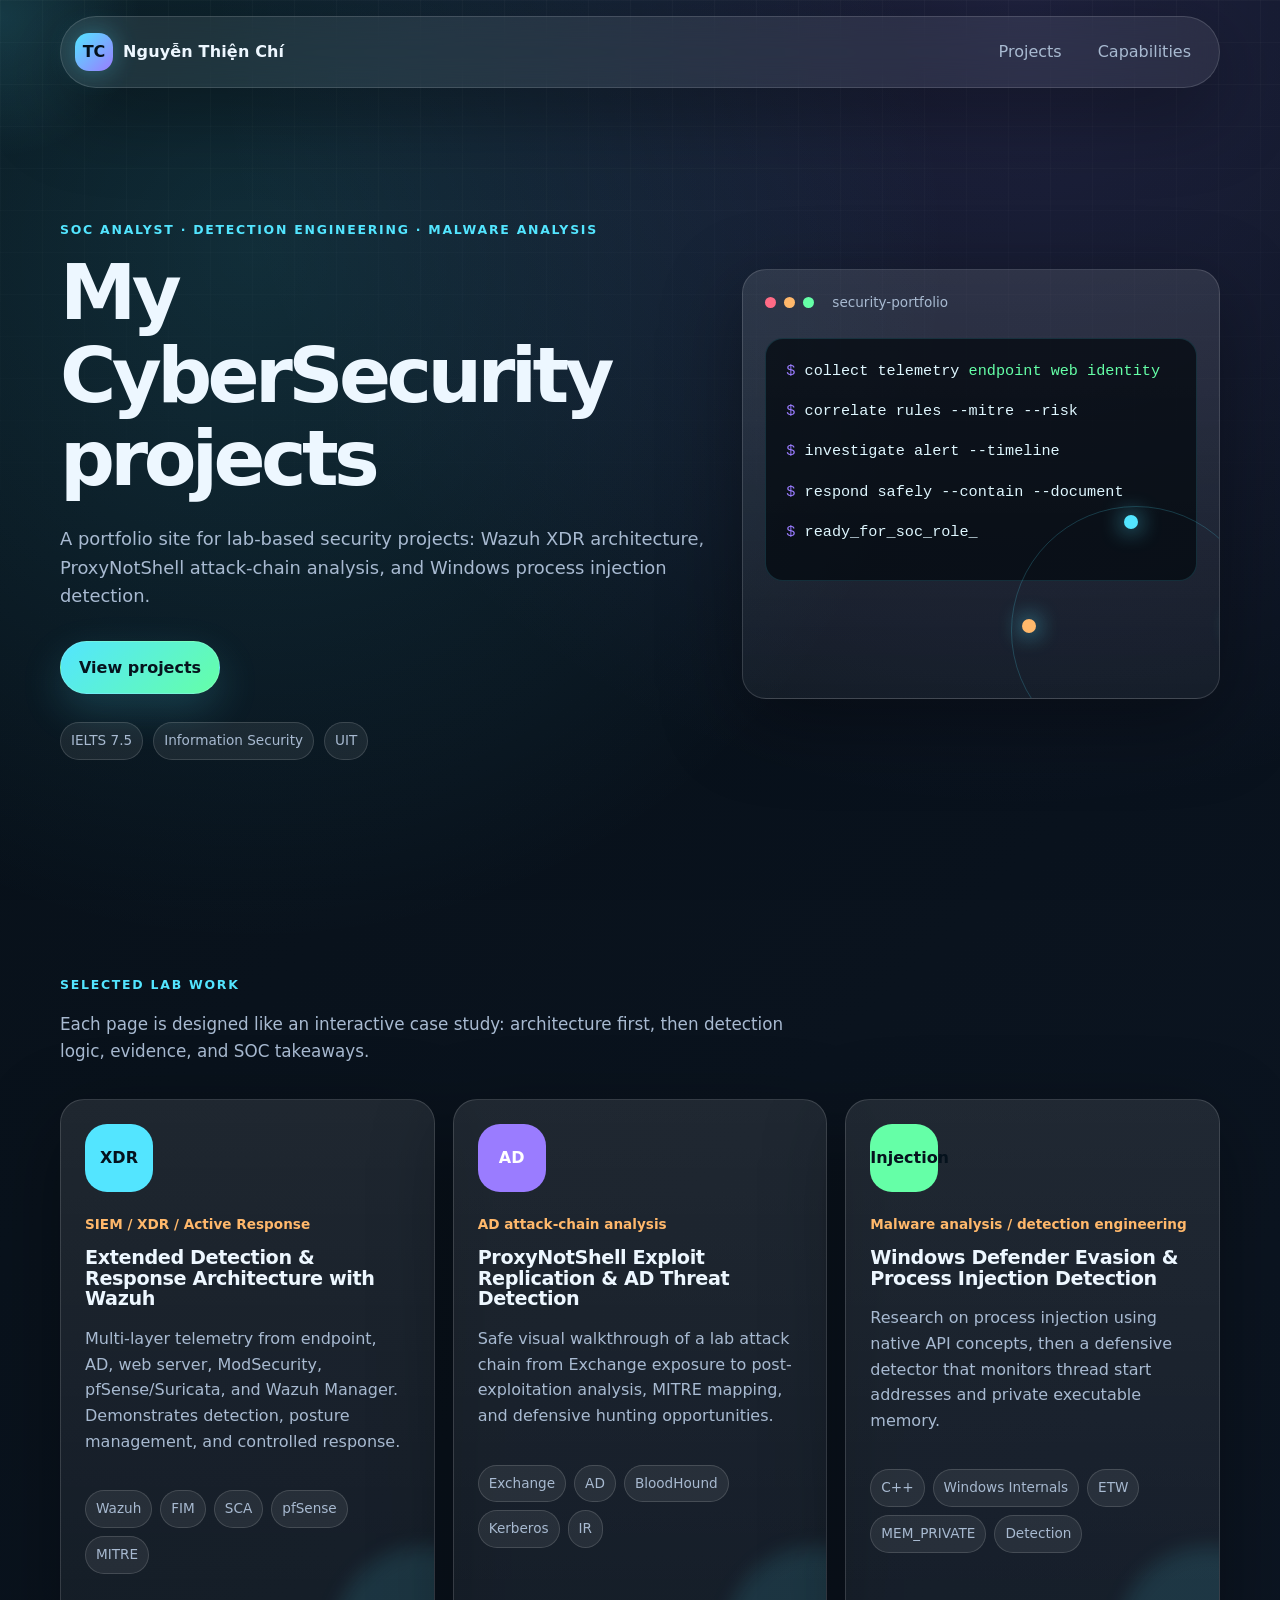
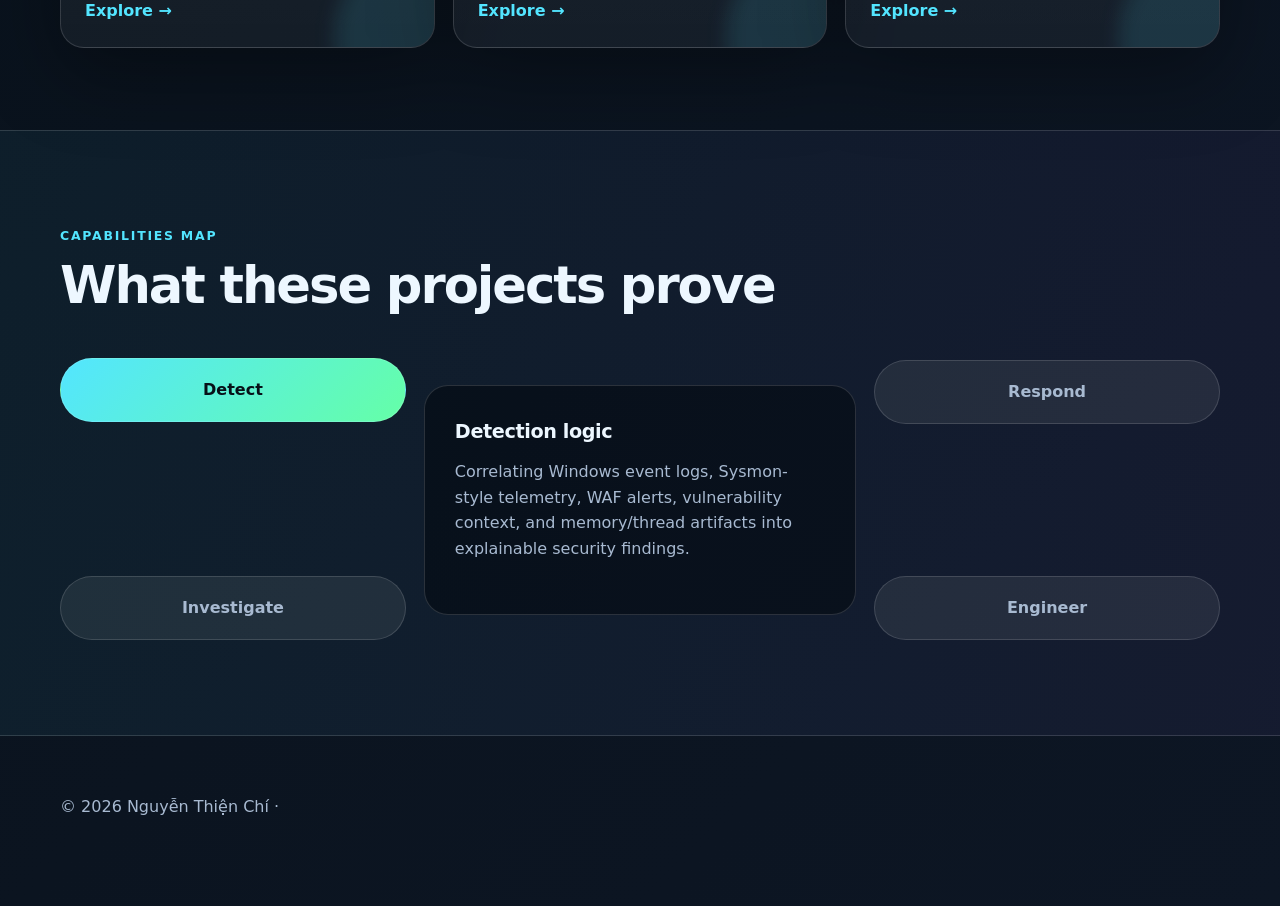
==== commit c41a5c72: "big" ====
--- a/index.html
+++ b/index.html
@@ -18,7 +18,6 @@
     </a>
     <button class="nav-toggle" type="button" aria-expanded="false" aria-label="Open navigation">☰</button>
     <nav class="nav-links" aria-label="Primary navigation">
-      <a href="#about">About</a>
       <a href="#projects">Projects</a>
       <a href="#capabilities">Capabilities</a>
     </nav>
@@ -28,16 +27,16 @@
     <section class="hero section-padding">
       <div class="hero-grid">
         <div class="hero-copy reveal">
-          <p class="eyebrow">SOC Analyst · Red-to-Blue Research · Detection Engineering</p>
-          <h1>Security Portfolio</h1>
-          <p class="hero-subtitle">I am a final-year Information Security student at UIT, aiming for a SOC Analyst role. This site turns my main lab projects into visual case studies as to represent the architecture, attack flow, detection logic, and what I personally built.</p>
+          <p class="eyebrow">SOC Analyst · Detection Engineering · Malware Analysis</p>
+          <h1>My CyberSecurity projects</h1>
+          <p class="hero-subtitle">A portfolio site for lab-based security projects: Wazuh XDR architecture, ProxyNotShell attack-chain analysis, and Windows process injection detection. </p>
           <div class="hero-actions">
             <a class="btn primary" href="#projects">View projects</a>
-            <a class="btn ghost" href="#about">About me</a>
           </div>
           <div class="trust-row" aria-label="Highlights">
-            <span>Information Security · UIT</span>
-            <span>SOC / Malware / AD Security</span>
+            <span>IELTS 7.5</span>
+            <span>Information Security</span>
+            <span>UIT</span>
           </div>
         </div>
 
@@ -47,10 +46,10 @@
             <p>security-portfolio</p>
           </div>
           <div class="terminal-lines">
-            <p><span class="muted">$</span> profile --focus <span class="ok">SOC</span> <span class="ok">malware</span> <span class="ok">AD</span></p>
-            <p><span class="muted">$</span> projects --mode visual-case-study</p>
-            <p><span class="muted">$</span> map attack-flow --to detection</p>
-            <p><span class="muted">$</span> document evidence </p>
+            <p><span class="muted">$</span> collect telemetry <span class="ok">endpoint</span> <span class="ok">web</span> <span class="ok">identity</span></p>
+            <p><span class="muted">$</span> correlate rules --mitre --risk</p>
+            <p><span class="muted">$</span> investigate alert --timeline</p>
+            <p><span class="muted">$</span> respond safely --contain --document</p>
             <p class="typing"><span class="muted">$</span> ready_for_soc_role<span class="cursor">_</span></p>
           </div>
           <div class="signal-orbit" aria-hidden="true">
@@ -60,54 +59,43 @@
       </div>
     </section>
 
-    <section id="about" class="section-padding compact alt-section">
-      <div class="two-column">
-        <div class="profile-card reveal">
-          <p class="eyebrow">Brief introduction</p>
-          <h2>Final-year Information Security student with hands-on red and blue lab experience.</h2>
-          <p>I focus on understanding attacker behavior deeply enough to design better detection and response. My strongest areas are SIEM/XDR deployment, Windows/AD attack analysis, malware behavior, and translating technical findings into clear investigation stories.</p>
-          <div class="profile-grid">
-            <div class="profile-pill"><strong>Target role</strong><span>SOC Analyst / Detection Engineering Intern</span></div>
-            <div class="profile-pill"><strong>Core mindset</strong><span>Offensive insight → defensive signal</span></div>
-            <div class="profile-pill"><strong>Tools</strong><span>Wazuh, ELK/Splunk, Sysmon, Burp, Impacket, BloodHound</span></div>
-            <div class="profile-pill"><strong>Languages</strong><span>Vietnamese native · English IELTS 7.5</span></div>
-          </div>
-        </div>
-      </div>
-    </section>
-
     <section id="projects" class="section-padding compact">
       <div class="section-title reveal">
         <p class="eyebrow">Selected lab work</p>
-        <h2>Visual project case studies</h2>
-        <p>Each page is organized as architecture, scenario flowcharts, key concepts, actions performed, evidence, and SOC takeaways.</p>
+        <p>Each page is designed like an interactive case study: architecture first, then detection logic, evidence, and SOC takeaways.</p>
       </div>
 
       <div class="project-grid">
-        <article class="project-card compact-title reveal">
+        <article class="project-card reveal">
           <div class="card-icon xdr">XDR</div>
           <p class="card-kicker">SIEM / XDR / Active Response</p>
-          <h3>Wazuh XDR Architecture</h3>
+          <h3>Extended Detection & Response Architecture with Wazuh</h3>
           <p>Multi-layer telemetry from endpoint, AD, web server, ModSecurity, pfSense/Suricata, and Wazuh Manager. Demonstrates detection, posture management, and controlled response.</p>
-          <div class="chip-row"><span>Wazuh</span><span>FIM</span><span>SCA</span><span>pfSense</span><span>MITRE</span></div>
+          <div class="chip-row">
+            <span>Wazuh</span><span>FIM</span><span>SCA</span><span>pfSense</span><span>MITRE</span>
+          </div>
           <a class="card-link" href="projects/wazuh-xdr.html">Explore →</a>
         </article>
 
-        <article class="project-card compact-title reveal delay-1">
+        <article class="project-card reveal delay-1">
           <div class="card-icon ad">AD</div>
           <p class="card-kicker">AD attack-chain analysis</p>
-          <h3>ProxyNotShell & AD Detection</h3>
+          <h3>ProxyNotShell Exploit Replication & AD Threat Detection</h3>
           <p>Safe visual walkthrough of a lab attack chain from Exchange exposure to post-exploitation analysis, MITRE mapping, and defensive hunting opportunities.</p>
-          <div class="chip-row"><span>Exchange</span><span>AD</span><span>BloodHound</span><span>Kerberos</span><span>IR</span></div>
+          <div class="chip-row">
+            <span>Exchange</span><span>AD</span><span>BloodHound</span><span>Kerberos</span><span>IR</span>
+          </div>
           <a class="card-link" href="projects/proxynotshell.html">Explore →</a>
         </article>
 
-        <article class="project-card compact-title reveal delay-2">
-          <div class="card-icon mem">MEM</div>
-          <p class="card-kicker">Malware analysis / red-to-blue</p>
-          <h3>Defender Evasion & Injection Detection</h3>
-          <p>Red-team focused process injection research using native API concepts, followed by a detector that monitors thread start addresses and private executable memory.</p>
-          <div class="chip-row"><span>C++</span><span>Windows Internals</span><span>ETW</span><span>MEM_PRIVATE</span><span>Detection</span></div>
+        <article class="project-card reveal delay-2">
+          <div class="card-icon mem">Injection</div>
+          <p class="card-kicker">Malware analysis / detection engineering</p>
+          <h3>Windows Defender Evasion & Process Injection Detection</h3>
+          <p>Research on process injection using native API concepts, then a defensive detector that monitors thread start addresses and private executable memory.</p>
+          <div class="chip-row">
+            <span>C++</span><span>Windows Internals</span><span>ETW</span><span>MEM_PRIVATE</span><span>Detection</span>
+          </div>
           <a class="card-link" href="projects/process-injection.html">Explore →</a>
         </article>
       </div>
@@ -125,14 +113,14 @@
         <div class="capability-node" data-cap="engineer">Engineer</div>
         <div class="capability-panel">
           <h3 id="cap-title">Detection logic</h3>
-          <p id="cap-desc">Correlating endpoint, web, network, identity, and memory artifacts into explainable alerts.</p>
+          <p id="cap-desc">Correlating Windows event logs, Sysmon-style telemetry, WAF alerts, vulnerability context, and memory/thread artifacts into explainable security findings.</p>
         </div>
       </div>
     </section>
   </main>
 
   <footer class="site-footer">
-    <p>© 2026 Nguyễn Thiện Chí · Security Portfolio</p>
+    <p>© 2026 Nguyễn Thiện Chí ·</p>
   </footer>
 
   <script src="assets/js/app.js"></script>
--- a/assets/css/styles.css
+++ b/assets/css/styles.css
@@ -461,229 +461,98 @@
   .memory-bar { display: block; }
 }
 
-/* =========================
-   V2 portfolio refinements
-   ========================= */
-.project-hero h1 {
-  font-size: clamp(2rem, 4.6vw, 4.65rem);
-  line-height: 1.02;
-  letter-spacing: -0.055em;
-  max-width: 980px;
-}
-.project-hero .hero-subtitle { max-width: 760px; }
-.project-card h3 {
-  font-size: clamp(1.05rem, 1.6vw, 1.28rem);
-  line-height: 1.18;
-  overflow-wrap: normal;
-  hyphens: none;
-}
-.project-card.compact-title h3 { font-size: clamp(1rem, 1.35vw, 1.17rem); }
-.profile-card {
-  border-radius: 32px;
-  border: 1px solid var(--line);
-  background: linear-gradient(180deg, rgba(255,255,255,0.105), rgba(255,255,255,0.048));
+
+/* ===== Enhanced portfolio additions ===== */
+.project-hero h1 { font-size: clamp(2.15rem, 4.7vw, 4rem); }
+.mini-heading { color: var(--cyan); font-weight: 900; margin-bottom: 6px; }
+.kpi-inline { display:flex; flex-wrap:wrap; gap:10px; margin-top:18px; }
+.kpi-inline span, .badge-row span { color: var(--muted); background: rgba(255,255,255,0.07); border: 1px solid var(--line); border-radius: 999px; padding: 7px 10px; font-size: 0.86rem; }
+.badge-row { display:flex; flex-wrap:wrap; gap:8px; margin: 12px 0 18px; }
+.story-panel, .scenario-flow-card, .tech-card, .artifact-card, .image-card, .mermaid-card, .section-card, .evidence-card, .callout-card {
+  border-radius: var(--radius);
+  border: 1px solid var(--line);
+  background: linear-gradient(180deg, rgba(255,255,255,0.085), rgba(255,255,255,0.04));
   box-shadow: var(--shadow);
-  padding: 26px;
-}
-.profile-card h2 { font-size: clamp(1.55rem, 2.4vw, 2.25rem); }
-.profile-grid {
-  display: grid;
-  grid-template-columns: 1fr 1fr;
-  gap: 18px;
-  margin-top: 20px;
-}
-.profile-pill {
-  border: 1px solid var(--line);
-  background: rgba(3,9,15,0.45);
-  border-radius: 18px;
-  padding: 16px;
-}
-.profile-pill strong { display: block; color: var(--cyan); margin-bottom: 4px; }
-.project-intro-list {
-  display: grid;
-  gap: 12px;
-  margin: 22px 0 0;
-}
-.project-intro-item {
-  display: grid;
-  grid-template-columns: 74px 1fr;
-  gap: 14px;
-  align-items: center;
-  border: 1px solid var(--line);
-  background: rgba(3,9,15,0.42);
-  border-radius: 18px;
-  padding: 14px;
-}
-.project-intro-item span {
-  display: grid;
-  place-items: center;
-  min-height: 48px;
-  border-radius: 14px;
-  background: linear-gradient(135deg, rgba(83,229,255,0.3), rgba(154,124,255,0.24));
-  color: var(--text);
-  font-weight: 900;
-}
-.project-intro-item p { margin: 3px 0 0; }
-.story-panel {
-  border-radius: 28px;
-  border: 1px solid var(--line);
-  background: rgba(3,9,15,0.42);
   padding: 24px;
 }
-.story-panel h3 { color: var(--cyan); margin-bottom: 12px; }
-.flowchart {
-  display: grid;
-  gap: 12px;
-}
-.flowchart.horizontal {
-  grid-template-columns: repeat(var(--steps, 5), minmax(130px, 1fr));
-  align-items: stretch;
-}
-.flowchart.two-row {
-  grid-template-columns: repeat(4, minmax(130px, 1fr));
-}
-.flow-step {
-  position: relative;
-  border: 1px solid var(--line);
-  background: linear-gradient(180deg, rgba(255,255,255,0.085), rgba(255,255,255,0.035));
-  border-radius: 20px;
-  padding: 18px;
-  min-height: 150px;
-  overflow: hidden;
-}
-.flow-step::after {
-  content: "";
-  position: absolute;
-  width: 70px;
-  height: 70px;
-  right: -28px;
-  bottom: -28px;
-  border-radius: 50%;
-  background: rgba(83,229,255,0.11);
-}
-.flow-step:not(:last-child)::before {
-  content: "→";
-  position: absolute;
-  right: -13px;
-  top: 50%;
-  transform: translateY(-50%);
-  color: var(--cyan);
-  font-weight: 900;
-  z-index: 4;
-}
-.flow-step b {
-  display: inline-flex;
-  color: #06131d;
-  background: linear-gradient(135deg, var(--cyan), var(--green));
-  padding: 5px 9px;
-  border-radius: 999px;
-  font-size: 0.78rem;
-  margin-bottom: 10px;
-}
-.flow-step h3 { font-size: 1rem; line-height: 1.22; }
-.flow-step p { margin: 8px 0 0; font-size: 0.94rem; }
-.flow-note {
-  border: 1px solid rgba(101,255,167,0.28);
-  background: rgba(101,255,167,0.07);
-  border-radius: 18px;
-  padding: 18px;
-  color: var(--muted);
-}
-.scenario-flow-grid {
-  display: grid;
-  gap: 18px;
-  margin-top: 18px;
-}
-.scenario-flow-card {
-  border: 1px solid var(--line);
-  background: rgba(3,9,15,0.52);
-  border-radius: 24px;
-  padding: 20px;
-}
-.scenario-flow-card > h3 { color: var(--cyan); margin-bottom: 14px; }
-.red-team-grid {
-  display: grid;
-  grid-template-columns: 0.88fr 1.12fr;
-  gap: 22px;
-  align-items: start;
-}
-.tech-stack {
-  display: grid;
-  grid-template-columns: repeat(3, minmax(0, 1fr));
-  gap: 14px;
-}
-.tech-card {
-  border: 1px solid var(--line);
-  background: rgba(3,9,15,0.47);
-  border-radius: 22px;
-  padding: 18px;
-}
-.tech-card span {
-  display: inline-flex;
-  color: var(--orange);
-  font-weight: 900;
-  margin-bottom: 8px;
-}
-.tech-card h3 { font-size: 1rem; }
-.attack-timeline {
-  display: grid;
-  gap: 14px;
-  position: relative;
-}
-.timeline-item {
-  display: grid;
-  grid-template-columns: 96px 1fr;
-  gap: 16px;
-  align-items: stretch;
-}
-.timeline-item strong {
-  display: grid;
-  place-items: center;
-  border-radius: 18px;
-  color: #05111d;
-  background: linear-gradient(135deg, var(--orange), var(--red));
-  font-size: 0.9rem;
-}
-.timeline-item div {
-  border: 1px solid var(--line);
-  background: rgba(3,9,15,0.47);
-  border-radius: 18px;
-  padding: 16px;
-}
-.timeline-item h3 { font-size: 1.05rem; margin-bottom: 6px; }
-.timeline-item p { margin: 0; }
-.detector-summary {
-  display: grid;
-  grid-template-columns: 1fr 1fr;
-  gap: 18px;
-}
-.badge-row { display: flex; flex-wrap: wrap; gap: 8px; margin-top: 16px; }
-.badge-row span {
-  border: 1px solid var(--line);
-  background: rgba(255,255,255,0.07);
-  border-radius: 999px;
-  color: var(--muted);
-  padding: 7px 10px;
-  font-size: 0.85rem;
-}
-.safe-scope {
-  border-color: rgba(255,184,107,0.34);
-  background: rgba(255,184,107,0.06);
-}
-.safe-scope h3 { color: var(--orange); }
-.mini-heading { color: var(--orange); font-weight: 900; margin: 18px 0 6px; }
-@media (max-width: 1100px) {
-  .flowchart.horizontal, .flowchart.two-row { grid-template-columns: repeat(2, minmax(0, 1fr)); }
-  .flow-step:not(:last-child)::before { display: none; }
-  .tech-stack { grid-template-columns: repeat(2, minmax(0, 1fr)); }
-}
+.story-panel h3, .scenario-flow-card h3, .section-card h3, .artifact-card h3, .callout-card h3 { margin-bottom: 10px; }
+.story-panel p:last-child, .section-card p:last-child, .callout-card p:last-child { margin-bottom: 0; }
+.story-panel.safe-scope { border-color: rgba(101,255,167,0.24); background: linear-gradient(180deg, rgba(101,255,167,0.12), rgba(255,255,255,0.035)); }
+.scenario-flow-grid { display:grid; grid-template-columns: 1fr; gap: 18px; }
+.flowchart { display:grid; gap: 12px; }
+.flowchart.horizontal { grid-template-columns: repeat(var(--steps, 5), minmax(160px, 1fr)); overflow-x: auto; padding-bottom: 8px; }
+.flow-step { min-width: 160px; border: 1px solid var(--line); background: rgba(3,9,15,0.5); border-radius: 18px; padding: 16px; position:relative; }
+.flow-step b { color: var(--orange); font-size: 0.82rem; text-transform: uppercase; letter-spacing: .08em; }
+.flow-step h3 { font-size: 1rem; margin: 8px 0; }
+.flow-step p { font-size: 0.9rem; margin: 0; }
+.tech-stack { display:grid; grid-template-columns: repeat(3, minmax(0, 1fr)); gap: 16px; }
+.tech-card span, .artifact-card span { color: var(--orange); font-weight: 900; }
+.tech-card h3, .artifact-card h3 { margin: 8px 0; }
+.tech-card p, .artifact-card p { margin: 0; }
+.evidence-layout { display:grid; grid-template-columns: 0.92fr 1.08fr; gap: 18px; align-items:start; }
+.image-grid { display:grid; grid-template-columns: repeat(2, minmax(0,1fr)); gap: 16px; }
+.image-grid.single { grid-template-columns: 1fr; }
+.image-card { padding: 14px; }
+.image-card figure { margin: 0; }
+.image-card img { width: 100%; display:block; border-radius: 18px; border: 1px solid rgba(255,255,255,0.12); background: rgba(255,255,255,0.04); }
+.image-card figcaption { color: var(--muted); font-size: 0.9rem; margin-top: 10px; }
+.image-card.full { grid-column: 1 / -1; }
+.mermaid-card { padding: 18px; overflow:auto; }
+.mermaid { background: rgba(255,255,255,0.94); border-radius: 18px; padding: 18px; color: #111827; min-width: 680px; }
+.mermaid svg { max-width: 100%; height: auto; }
+.detail-list { color: var(--muted); padding-left: 20px; margin: 14px 0 0; }
+.detail-list li { margin-bottom: 10px; }
+.detail-grid { display:grid; grid-template-columns: repeat(2, minmax(0,1fr)); gap: 16px; }
+.artifact-grid { display:grid; grid-template-columns: repeat(3, minmax(0,1fr)); gap: 16px; }
+.code-lite { display:block; background: rgba(3,9,15,0.7); border: 1px solid var(--line); border-radius: 16px; padding: 14px; color: #dff7ff; overflow:auto; font-family: SFMono-Regular, Consolas, monospace; font-size: 0.86rem; }
+.mitre-table { width:100%; border-collapse: collapse; overflow:hidden; border-radius: 18px; }
+.mitre-table th, .mitre-table td { border-bottom: 1px solid var(--line); padding: 14px; text-align:left; vertical-align:top; }
+.mitre-table th { color: var(--cyan); background: rgba(3,9,15,0.4); }
+.mitre-table td { color: var(--muted); }
+.detector-summary { display:grid; grid-template-columns: 1fr 1fr; gap: 18px; }
+.attack-timeline { display:grid; gap: 16px; position: relative; }
+.timeline-item { display:grid; grid-template-columns: 110px 1fr; gap:16px; align-items:start; border:1px solid var(--line); border-radius:22px; padding:18px; background: rgba(3,9,15,0.45); }
+.timeline-item strong { color: var(--orange); }
+.timeline-item h3 { font-size: 1.08rem; margin-bottom: 8px; }
+.timeline-item p { margin:0; }
+.red-team-grid { display:grid; grid-template-columns: 0.95fr 1.05fr; gap:18px; align-items:start; }
+@media (max-width: 1100px) { .flowchart.horizontal { grid-template-columns: repeat(var(--steps, 5), 220px); } }
 @media (max-width: 920px) {
-  .red-team-grid, .detector-summary, .profile-grid { grid-template-columns: 1fr; }
-  .project-intro-item { grid-template-columns: 1fr; }
-}
-@media (max-width: 720px) {
-  .flowchart.horizontal, .flowchart.two-row, .tech-stack { grid-template-columns: 1fr; }
-  .timeline-item { grid-template-columns: 1fr; }
-  .timeline-item strong { min-height: 44px; }
-  .project-hero h1 { font-size: clamp(2rem, 10vw, 3.25rem); }
-}
+  .evidence-layout, .image-grid, .detail-grid, .artifact-grid, .tech-stack, .detector-summary, .red-team-grid { grid-template-columns: 1fr; }
+  .image-card.full { grid-column:auto; }
+}
+
+
+/* ===== Wazuh detailed evidence update ===== */
+.scenario-case {
+  border-radius: var(--radius);
+  border: 1px solid var(--line);
+  background: linear-gradient(180deg, rgba(255,255,255,0.07), rgba(255,255,255,0.03));
+  box-shadow: var(--shadow);
+  padding: 24px;
+  margin-bottom: 22px;
+}
+.scenario-case > h3 { font-size: clamp(1.25rem, 2.2vw, 1.75rem); margin-bottom: 8px; }
+.case-grid { display:grid; grid-template-columns: 0.9fr 1.1fr; gap: 18px; align-items:start; }
+.case-flow { display:grid; gap: 14px; }
+.flow-note { color: var(--muted); margin: 0 0 12px; }
+.case-kicker { color: var(--orange); font-size: 0.78rem; text-transform: uppercase; letter-spacing: .12em; font-weight: 900; }
+.evidence-kicker { display:block; color: var(--cyan); font-size: 0.75rem; text-transform: uppercase; letter-spacing: .1em; font-weight: 900; margin-bottom: 6px; }
+.image-card img.tall-proof { max-height: 420px; object-fit: contain; }
+.image-card img.wide-proof { max-height: 300px; object-fit: contain; }
+.image-card img.full-proof { max-height: 520px; object-fit: contain; }
+.mermaid-card.compact { padding: 12px; }
+.mermaid-card.compact .mermaid { min-width: 520px; }
+.response-table { width:100%; border-collapse: collapse; margin-top: 14px; }
+.response-table th, .response-table td { border-bottom:1px solid var(--line); padding: 12px; text-align:left; vertical-align:top; }
+.response-table th { color: var(--cyan); }
+.response-table td { color: var(--muted); }
+.small-note { color: var(--muted); font-size: 0.92rem; margin-top: 12px; }
+@media (max-width: 980px) { .case-grid { grid-template-columns: 1fr; } }
+
+
+.mermaid-card svg {
+  display: block;
+  justify-self: center;
+  margin: 0 auto;
+}
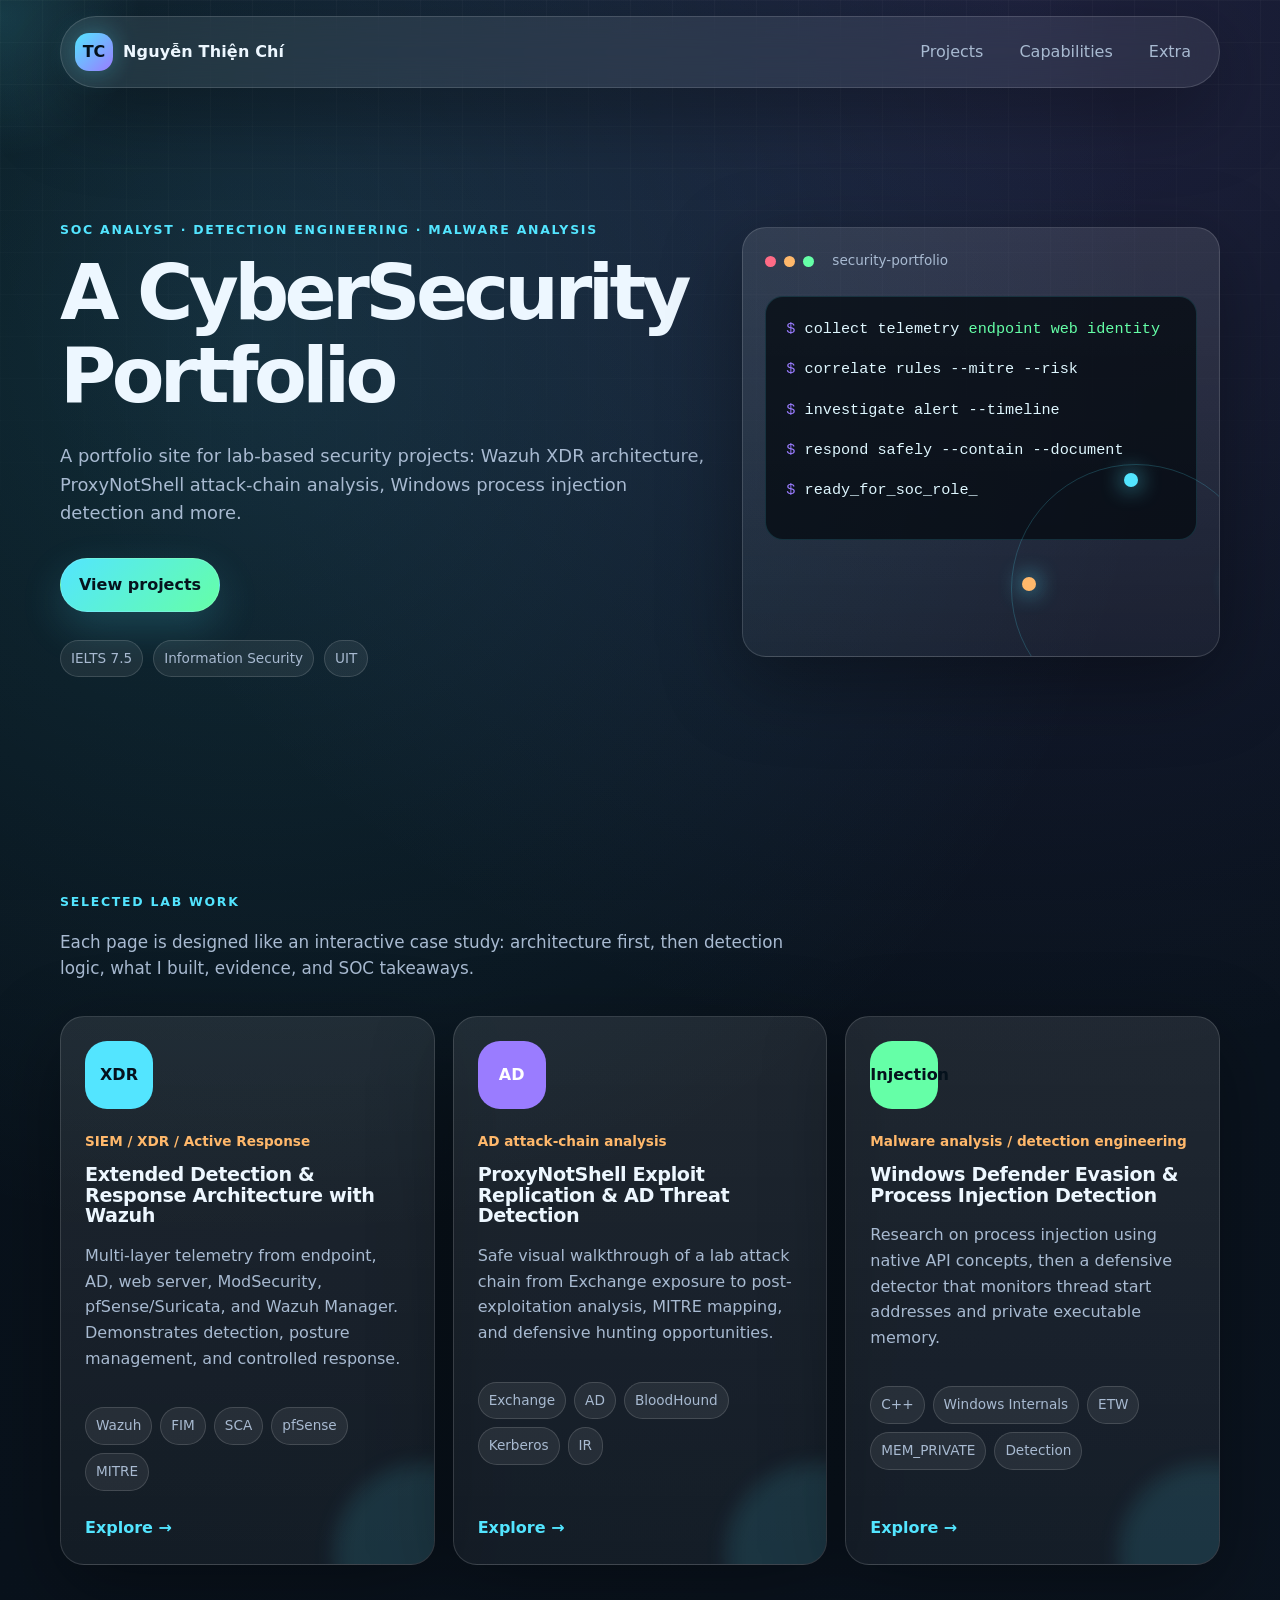
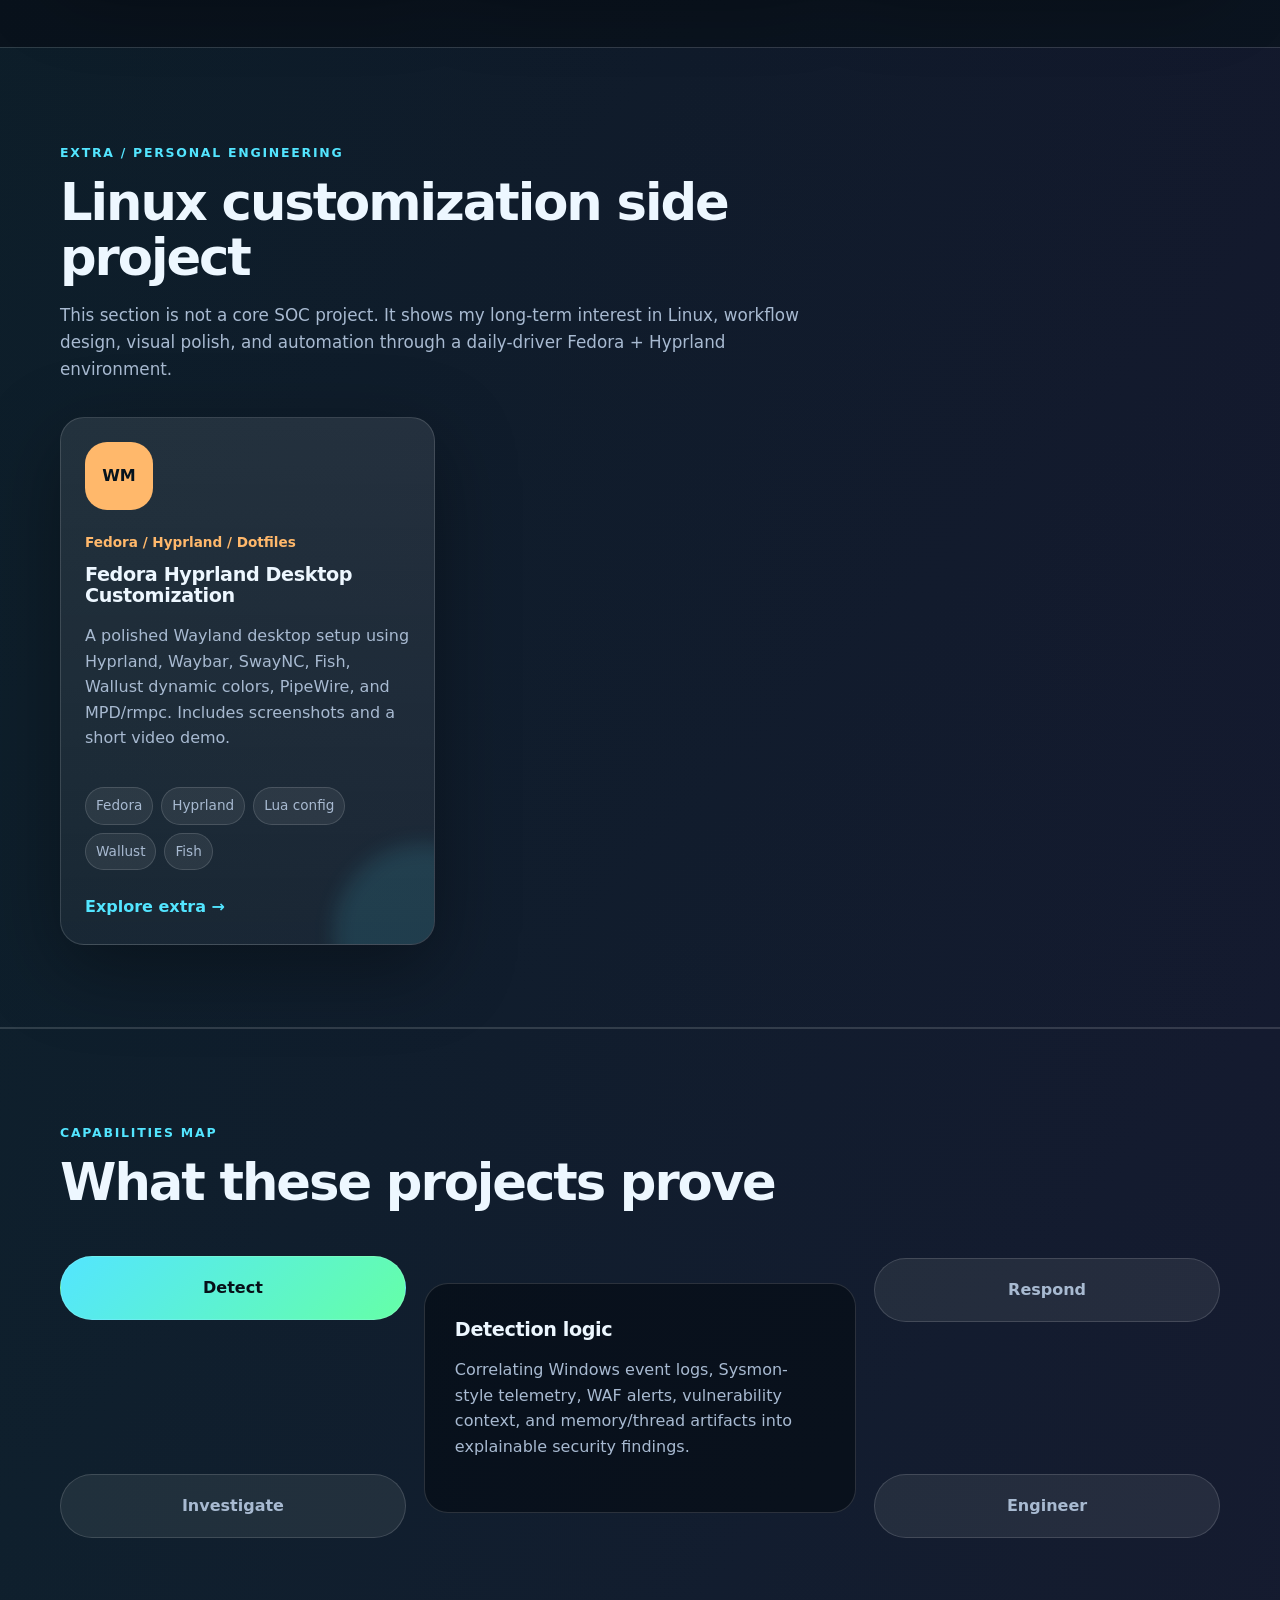
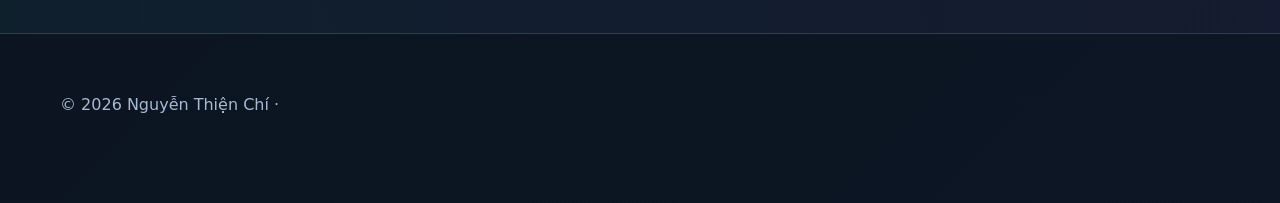
==== commit caeafb19: "hyprland" ====
--- a/index.html
+++ b/index.html
@@ -20,6 +20,7 @@
     <nav class="nav-links" aria-label="Primary navigation">
       <a href="#projects">Projects</a>
       <a href="#capabilities">Capabilities</a>
+      <a href="#extra">Extra</a>
     </nav>
   </header>
 
@@ -28,8 +29,8 @@
       <div class="hero-grid">
         <div class="hero-copy reveal">
           <p class="eyebrow">SOC Analyst · Detection Engineering · Malware Analysis</p>
-          <h1>My CyberSecurity projects</h1>
-          <p class="hero-subtitle">A portfolio site for lab-based security projects: Wazuh XDR architecture, ProxyNotShell attack-chain analysis, and Windows process injection detection. </p>
+          <h1>A CyberSecurity Portfolio</h1>
+          <p class="hero-subtitle">A portfolio site for lab-based security projects: Wazuh XDR architecture, ProxyNotShell attack-chain analysis, Windows process injection detection and more. </p>
           <div class="hero-actions">
             <a class="btn primary" href="#projects">View projects</a>
           </div>
@@ -62,7 +63,7 @@
     <section id="projects" class="section-padding compact">
       <div class="section-title reveal">
         <p class="eyebrow">Selected lab work</p>
-        <p>Each page is designed like an interactive case study: architecture first, then detection logic, evidence, and SOC takeaways.</p>
+        <p>Each page is designed like an interactive case study: architecture first, then detection logic, what I built, evidence, and SOC takeaways.</p>
       </div>
 
       <div class="project-grid">
@@ -101,6 +102,28 @@
       </div>
     </section>
 
+
+
+    <section id="extra" class="section-padding compact alt-section">
+      <div class="section-title reveal">
+        <p class="eyebrow">Extra / personal engineering</p>
+        <h2>Linux customization side project</h2>
+        <p>This section is not a core SOC project. It shows my long-term interest in Linux, workflow design, visual polish, and automation through a daily-driver Fedora + Hyprland environment.</p>
+      </div>
+      <div class="project-grid">
+        <article class="project-card reveal">
+          <div class="card-icon extra">WM</div>
+          <p class="card-kicker">Fedora / Hyprland / Dotfiles</p>
+          <h3>Fedora Hyprland Desktop Customization</h3>
+          <p>A polished Wayland desktop setup using Hyprland, Waybar, SwayNC, Fish, Wallust dynamic colors, PipeWire, and MPD/rmpc. Includes screenshots and a short video demo.</p>
+          <div class="chip-row">
+            <span>Fedora</span><span>Hyprland</span><span>Lua config</span><span>Wallust</span><span>Fish</span>
+          </div>
+          <a class="card-link" href="projects/hyprland.html">Explore extra →</a>
+        </article>
+      </div>
+    </section>
+
     <section id="capabilities" class="section-padding compact alt-section">
       <div class="section-title reveal">
         <p class="eyebrow">Capabilities map</p>
--- a/assets/css/styles.css
+++ b/assets/css/styles.css
@@ -551,8 +551,107 @@
 @media (max-width: 980px) { .case-grid { grid-template-columns: 1fr; } }
 
 
+/* ===== Hyprland extra page ===== */
+.extra-grid {
+  display: grid;
+  grid-template-columns: 0.95fr 1.05fr;
+  gap: 18px;
+  align-items: start;
+}
+.extra-hero-shot {
+  border-radius: 28px;
+  overflow: hidden;
+  border: 1px solid var(--line);
+  background: rgba(255,255,255,0.05);
+  box-shadow: var(--shadow);
+}
+.extra-hero-shot img,
+.hypr-shot img {
+  width: 100%;
+  display: block;
+}
+.hypr-gallery {
+  display: grid;
+  grid-template-columns: repeat(2, minmax(0, 1fr));
+  gap: 16px;
+}
+.hypr-shot {
+  border-radius: var(--radius);
+  overflow: hidden;
+  border: 1px solid var(--line);
+  background: linear-gradient(180deg, rgba(255,255,255,0.085), rgba(255,255,255,0.04));
+  box-shadow: var(--shadow);
+}
+.hypr-shot figure { margin: 0; }
+.hypr-shot figcaption {
+  padding: 14px 16px 16px;
+  color: var(--muted);
+  font-size: 0.92rem;
+}
+.video-card {
+  border-radius: var(--radius);
+  border: 1px solid var(--line);
+  background: linear-gradient(180deg, rgba(154,124,255,0.12), rgba(255,255,255,0.04));
+  box-shadow: var(--shadow);
+  padding: 20px;
+}
+.video-frame {
+  position: relative;
+  width: 100%;
+  aspect-ratio: 16 / 9;
+  border-radius: 20px;
+  overflow: hidden;
+  border: 1px solid rgba(255,255,255,0.12);
+  background: rgba(3,9,15,0.65);
+}
+.video-frame iframe,
+.video-frame img {
+  position: absolute;
+  inset: 0;
+  width: 100%;
+  height: 100%;
+  border: 0;
+  object-fit: cover;
+}
+.component-grid {
+  display: grid;
+  grid-template-columns: repeat(4, minmax(0, 1fr));
+  gap: 14px;
+}
+.component-card {
+  border-radius: 22px;
+  border: 1px solid var(--line);
+  background: rgba(3,9,15,0.45);
+  padding: 18px;
+}
+.component-card span {
+  display: block;
+  color: var(--orange);
+  font-weight: 900;
+  margin-bottom: 8px;
+}
+.component-card p { margin: 0; font-size: 0.92rem; }
+.extra-note {
+  border-left: 4px solid var(--green);
+  padding-left: 16px;
+  color: var(--muted);
+}
+.card-icon.extra { background: var(--orange); color: #06131d; }
+
+
+
 .mermaid-card svg {
   display: block;
   justify-self: center;
   margin: 0 auto;
+}
+
+.video-card video{
+    width:100%;
+    border-radius:20px;
+    display:block;
+
+    border:1px solid rgba(255,255,255,.08);
+
+    box-shadow:0 20px 60px rgba(0,0,0,.45);
 }
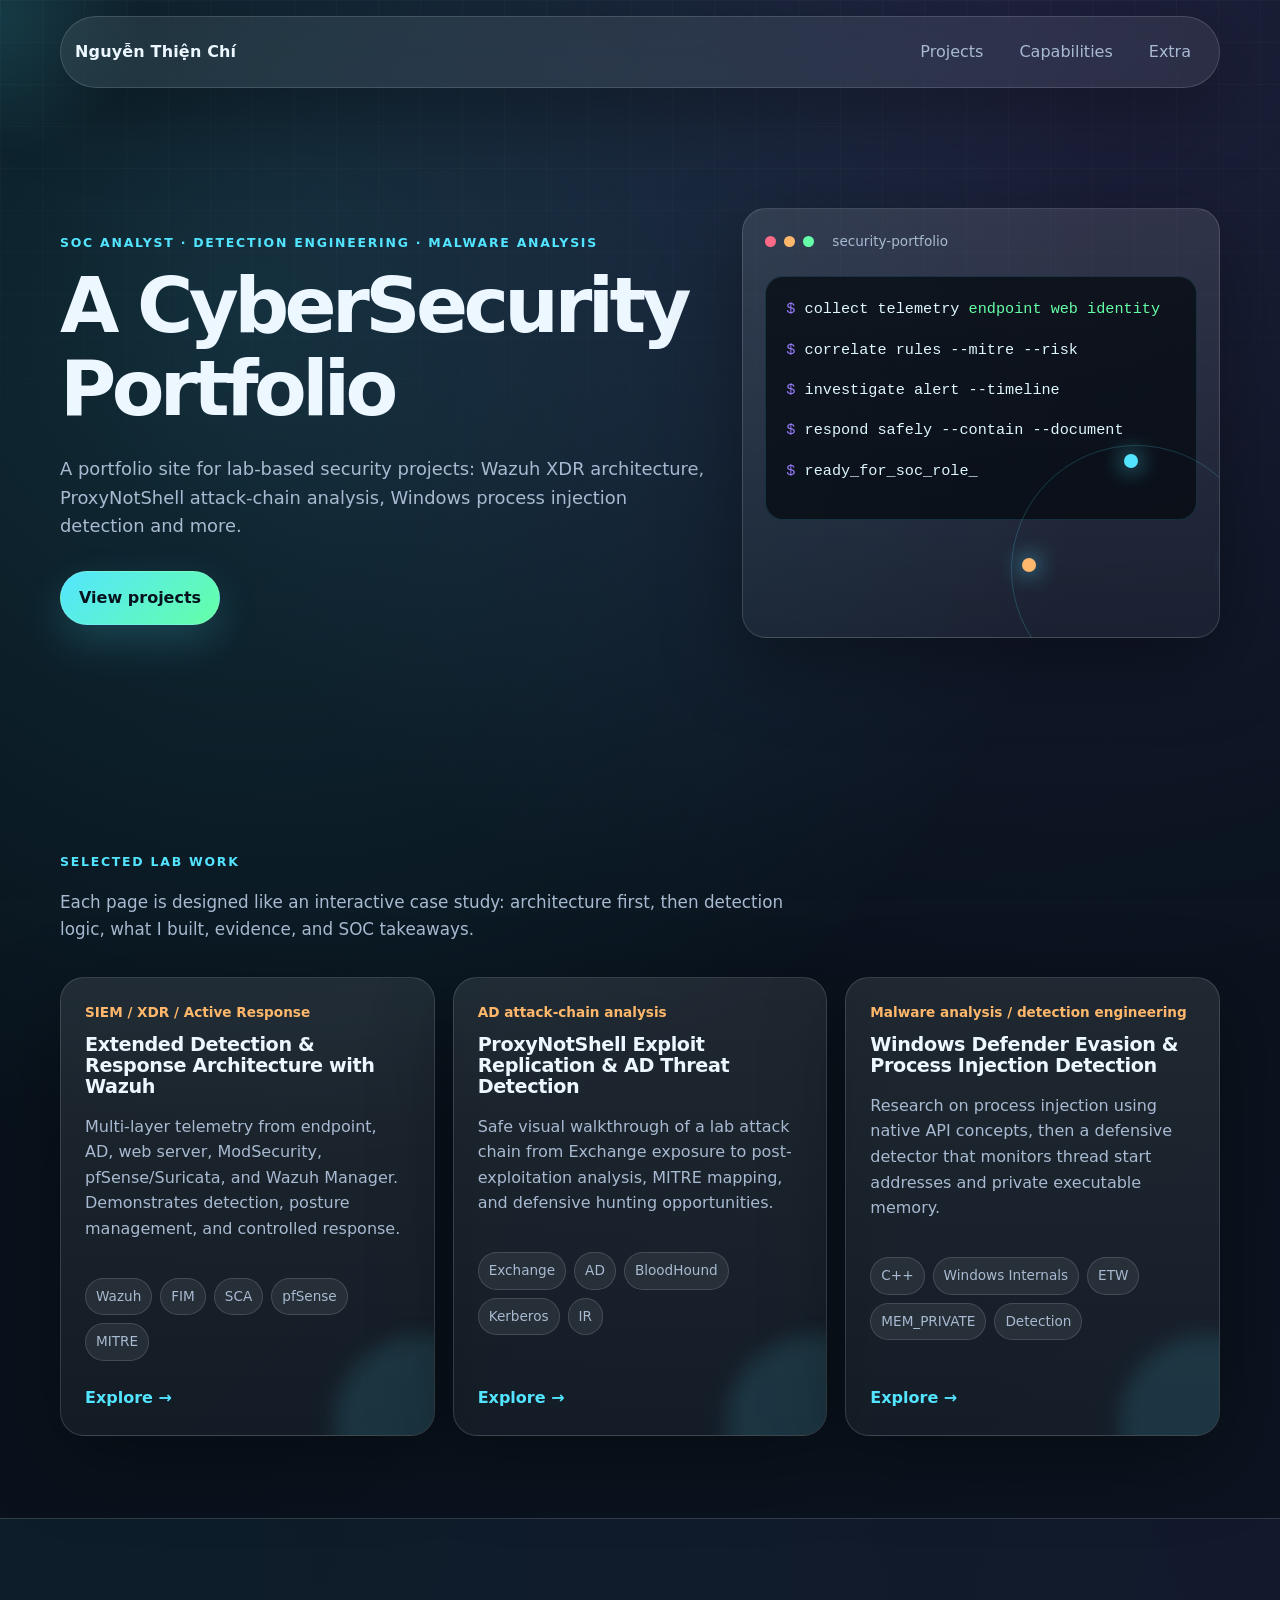
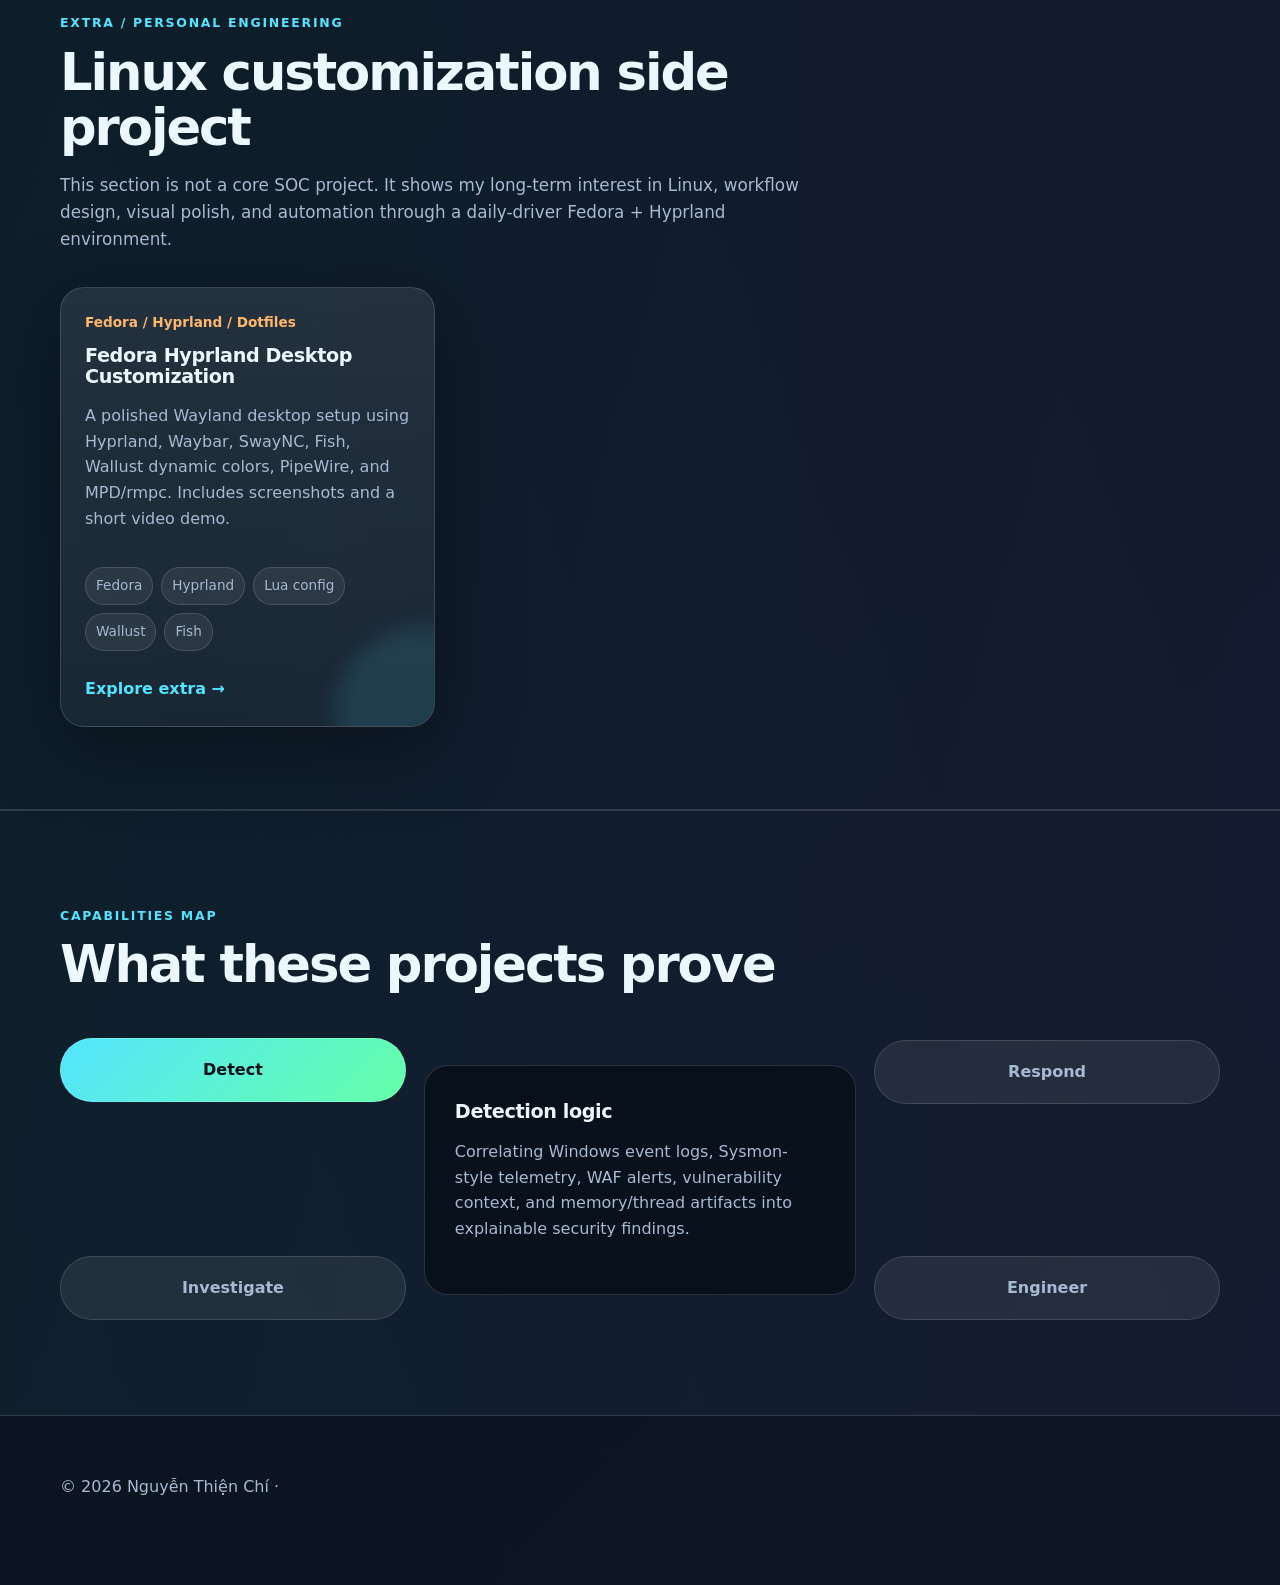
==== commit a9f67c02: "clean up" ====
--- a/index.html
+++ b/index.html
@@ -13,7 +13,6 @@
 
   <header class="site-header glass">
     <a class="brand" href="index.html" aria-label="Home">
-      <span class="brand-mark">TC</span>
       <span class="brand-text">Nguyễn Thiện Chí</span>
     </a>
     <button class="nav-toggle" type="button" aria-expanded="false" aria-label="Open navigation">☰</button>
@@ -33,11 +32,6 @@
           <p class="hero-subtitle">A portfolio site for lab-based security projects: Wazuh XDR architecture, ProxyNotShell attack-chain analysis, Windows process injection detection and more. </p>
           <div class="hero-actions">
             <a class="btn primary" href="#projects">View projects</a>
-          </div>
-          <div class="trust-row" aria-label="Highlights">
-            <span>IELTS 7.5</span>
-            <span>Information Security</span>
-            <span>UIT</span>
           </div>
         </div>
 
@@ -68,7 +62,6 @@
 
       <div class="project-grid">
         <article class="project-card reveal">
-          <div class="card-icon xdr">XDR</div>
           <p class="card-kicker">SIEM / XDR / Active Response</p>
           <h3>Extended Detection & Response Architecture with Wazuh</h3>
           <p>Multi-layer telemetry from endpoint, AD, web server, ModSecurity, pfSense/Suricata, and Wazuh Manager. Demonstrates detection, posture management, and controlled response.</p>
@@ -79,7 +72,6 @@
         </article>
 
         <article class="project-card reveal delay-1">
-          <div class="card-icon ad">AD</div>
           <p class="card-kicker">AD attack-chain analysis</p>
           <h3>ProxyNotShell Exploit Replication & AD Threat Detection</h3>
           <p>Safe visual walkthrough of a lab attack chain from Exchange exposure to post-exploitation analysis, MITRE mapping, and defensive hunting opportunities.</p>
@@ -90,7 +82,6 @@
         </article>
 
         <article class="project-card reveal delay-2">
-          <div class="card-icon mem">Injection</div>
           <p class="card-kicker">Malware analysis / detection engineering</p>
           <h3>Windows Defender Evasion & Process Injection Detection</h3>
           <p>Research on process injection using native API concepts, then a defensive detector that monitors thread start addresses and private executable memory.</p>
@@ -112,7 +103,6 @@
       </div>
       <div class="project-grid">
         <article class="project-card reveal">
-          <div class="card-icon extra">WM</div>
           <p class="card-kicker">Fedora / Hyprland / Dotfiles</p>
           <h3>Fedora Hyprland Desktop Customization</h3>
           <p>A polished Wayland desktop setup using Hyprland, Waybar, SwayNC, Fish, Wallust dynamic colors, PipeWire, and MPD/rmpc. Includes screenshots and a short video demo.</p>
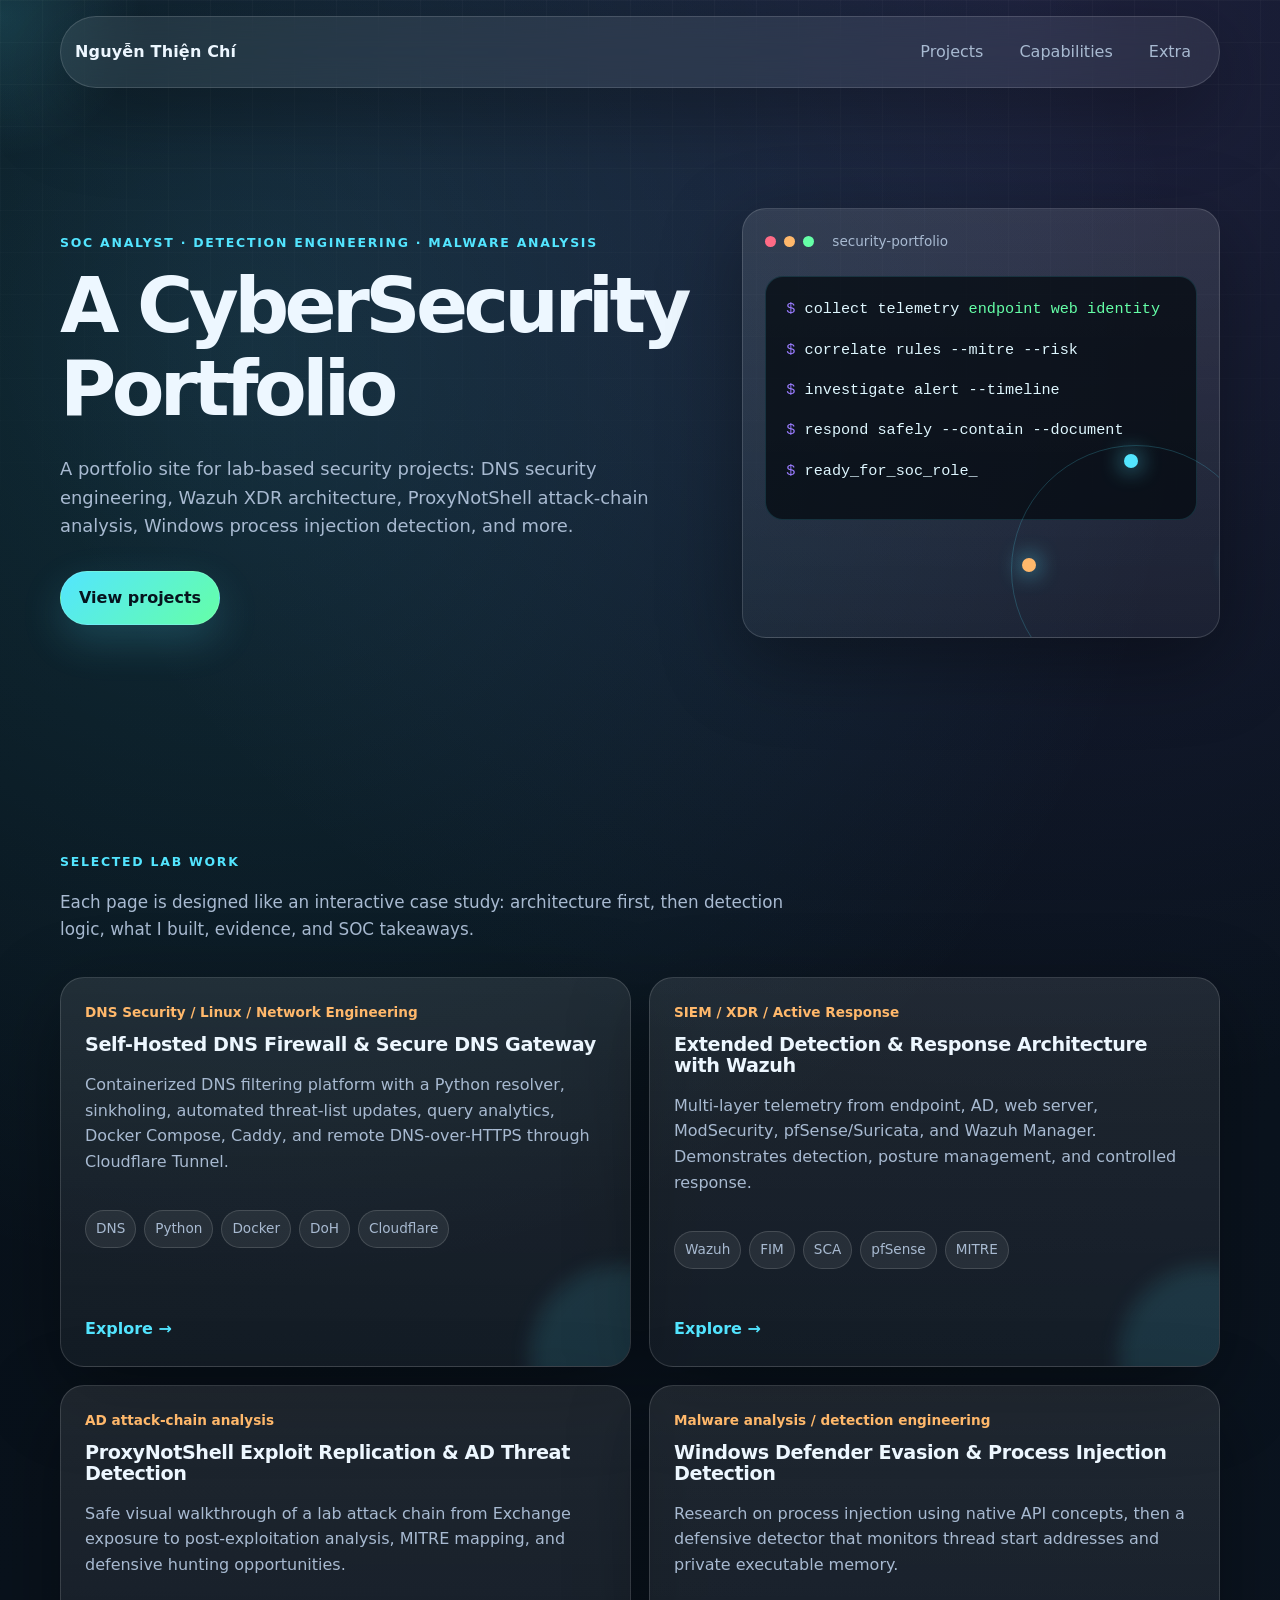
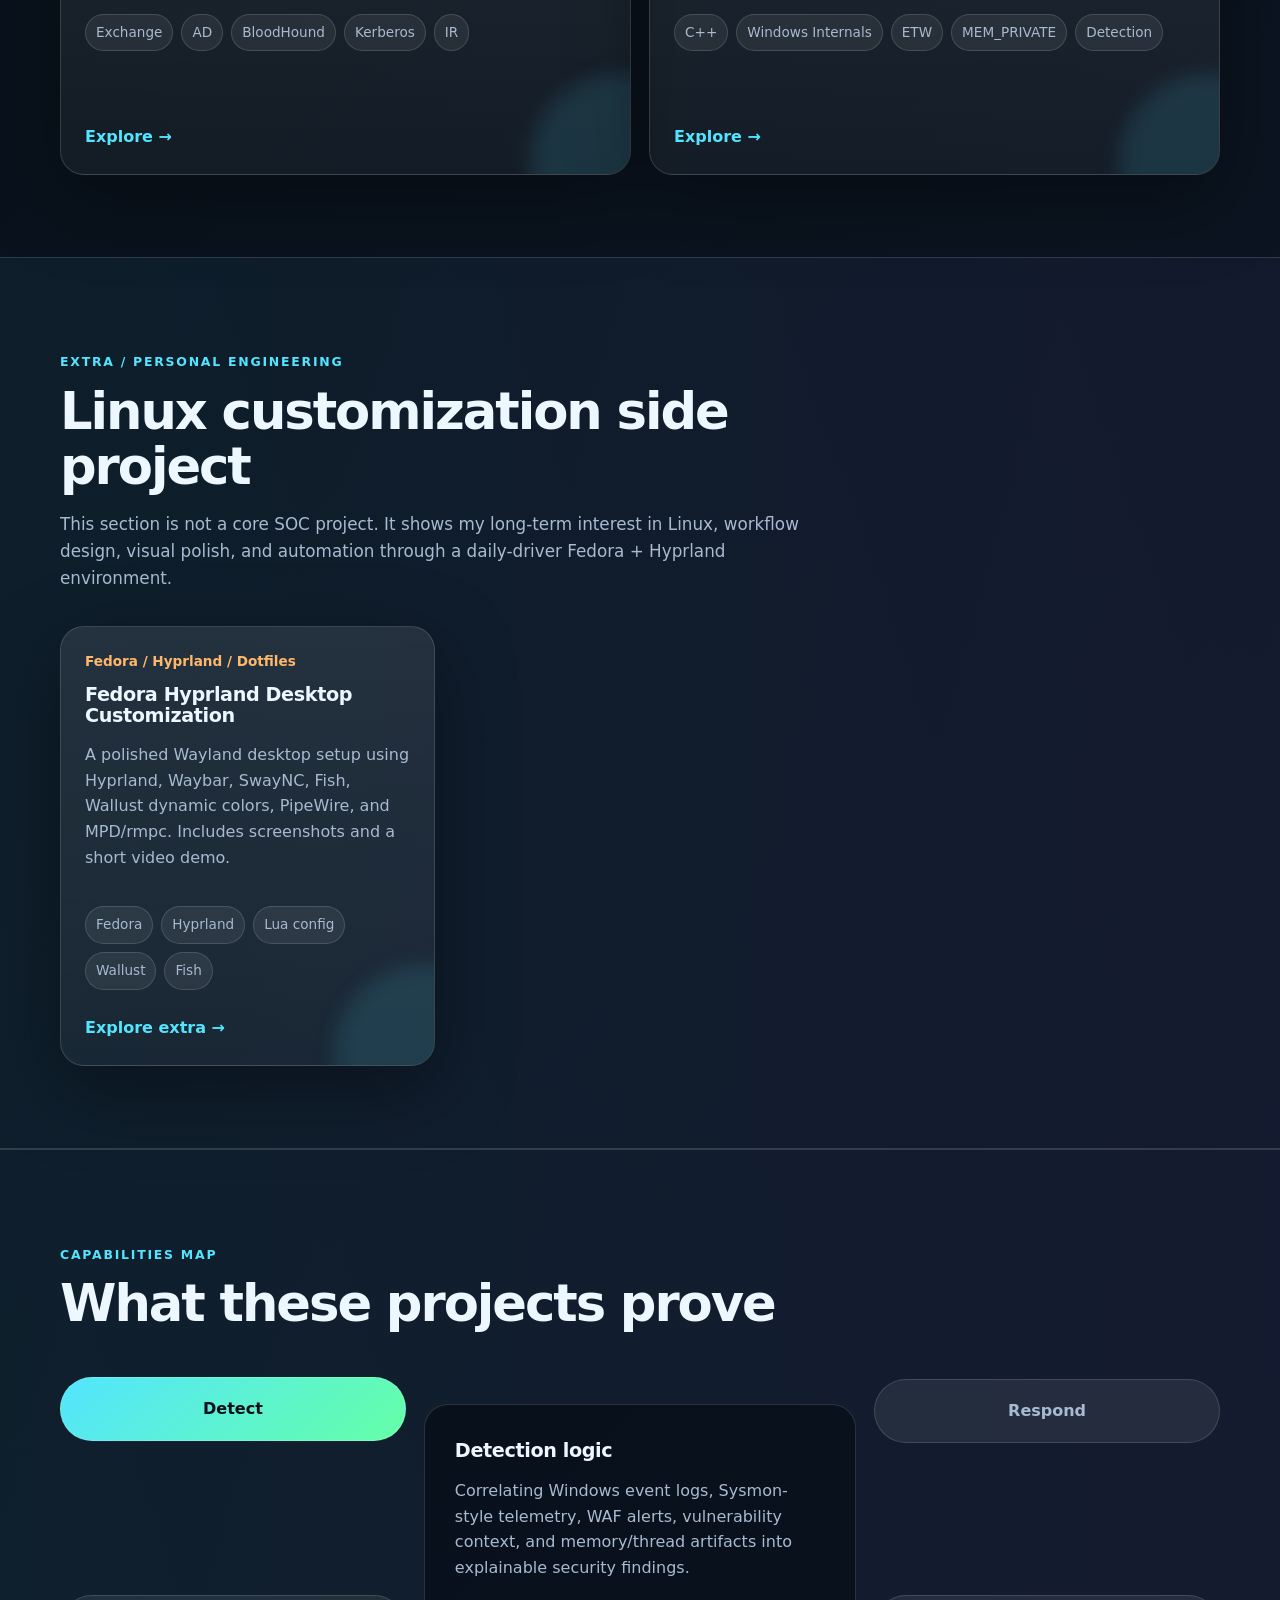
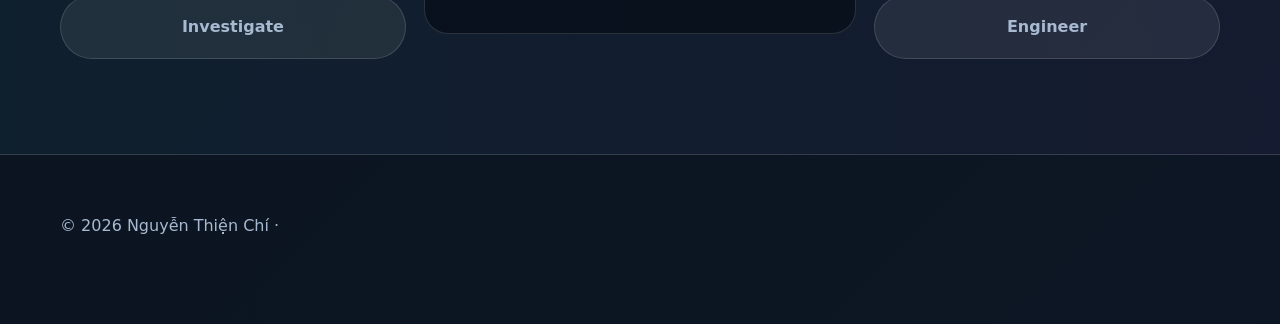
==== commit 4d47b883: "dns" ====
--- a/index.html
+++ b/index.html
@@ -3,7 +3,7 @@
 <head>
   <meta charset="UTF-8" />
   <meta name="viewport" content="width=device-width, initial-scale=1.0" />
-  <meta name="description" content="Security portfolio for Nguyễn Thiện Chí: SOC, XDR, Active Directory threat detection, malware analysis, and detection engineering projects." />
+  <meta name="description" content="Security portfolio for Nguyễn Thiện Chí: DNS security, SOC, XDR, Active Directory threat detection, malware analysis, and detection engineering projects." />
   <title>Nguyễn Thiện Chí | Security Portfolio</title>
   <link rel="stylesheet" href="assets/css/styles.css" />
 </head>
@@ -29,7 +29,7 @@
         <div class="hero-copy reveal">
           <p class="eyebrow">SOC Analyst · Detection Engineering · Malware Analysis</p>
           <h1>A CyberSecurity Portfolio</h1>
-          <p class="hero-subtitle">A portfolio site for lab-based security projects: Wazuh XDR architecture, ProxyNotShell attack-chain analysis, Windows process injection detection and more. </p>
+          <p class="hero-subtitle">A portfolio site for lab-based security projects: DNS security engineering, Wazuh XDR architecture, ProxyNotShell attack-chain analysis, Windows process injection detection, and more. </p>
           <div class="hero-actions">
             <a class="btn primary" href="#projects">View projects</a>
           </div>
@@ -61,6 +61,16 @@
       </div>
 
       <div class="project-grid">
+
+        <article class="project-card reveal">
+          <p class="card-kicker">DNS Security / Linux / Network Engineering</p>
+          <h3>Self-Hosted DNS Firewall & Secure DNS Gateway</h3>
+          <p>Containerized DNS filtering platform with a Python resolver, sinkholing, automated threat-list updates, query analytics, Docker Compose, Caddy, and remote DNS-over-HTTPS through Cloudflare Tunnel.</p>
+          <div class="chip-row">
+            <span>DNS</span><span>Python</span><span>Docker</span><span>DoH</span><span>Cloudflare</span>
+          </div>
+          <a class="card-link" href="projects/dns-firewall.html">Explore →</a>
+        </article>
         <article class="project-card reveal">
           <p class="card-kicker">SIEM / XDR / Active Response</p>
           <h3>Extended Detection & Response Architecture with Wazuh</h3>
--- a/assets/css/styles.css
+++ b/assets/css/styles.css
@@ -654,4 +654,38 @@
     border:1px solid rgba(255,255,255,.08);
 
     box-shadow:0 20px 60px rgba(0,0,0,.45);
-}+}
+
+/* ===== DNS Firewall project page ===== */
+.dns-pipeline .pipe-step {
+  min-height: 215px;
+}
+
+.dns-pipeline .pipe-step:nth-child(3) {
+  border-color: rgba(255,184,107,0.34);
+  background: linear-gradient(180deg, rgba(255,184,107,0.13), rgba(3,9,15,0.5));
+}
+
+.dns-pipeline .pipe-step:nth-child(4) {
+  border-color: rgba(101,255,167,0.3);
+}
+
+.project-card h3 {
+  overflow-wrap: anywhere;
+}
+
+@media (min-width: 921px) {
+  #projects .project-grid {
+    grid-template-columns: repeat(2, minmax(0, 1fr));
+  }
+
+  #projects .project-card {
+    min-height: 390px;
+  }
+}
+
+@media (max-width: 720px) {
+  .dns-pipeline .pipe-step {
+    min-height: auto;
+  }
+}
